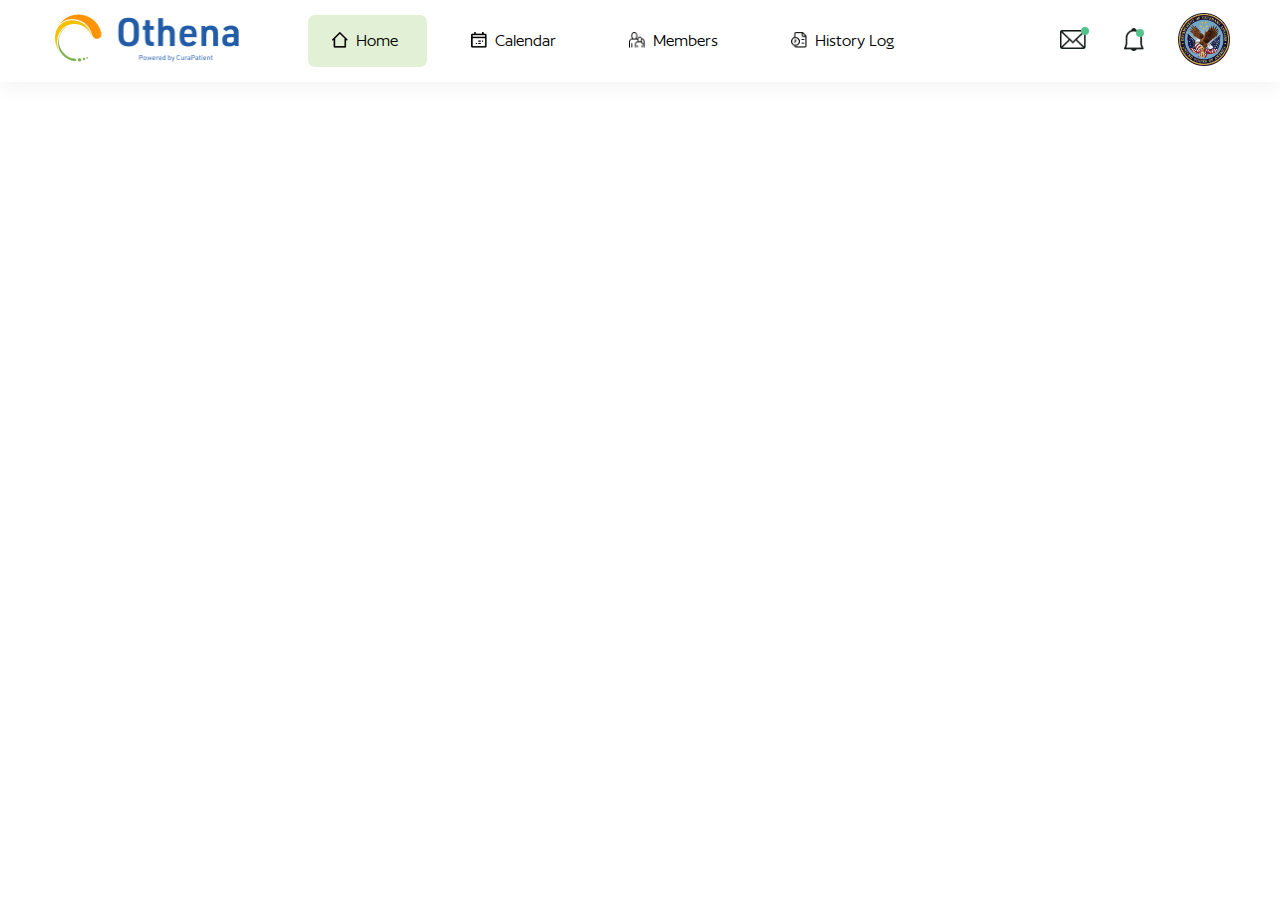
==== event.html @ 139a94f8 "updated" ====
<!DOCTYPE html>
<html lang="en">

<head>
	<meta charset="UTF-8">
	<meta http-equiv="X-UA-Compatible" content="IE=edge">
	<meta name="viewport" content="width=device-width, initial-scale=1.0">
	<title>Othena</title>
	<link rel="icon" type="ico" href="./assets/images/favIcon.ico">
	<link rel="stylesheet" href="./sass/main.css">
	<link rel="stylesheet" href="https://cdnjs.cloudflare.com/ajax/libs/font-awesome/4.7.0/css/font-awesome.min.css">

</head>

<body>

	<header>
		<div class="wrapper navigation">
			<div class="logo">
				<a href="#">
					<img src="./assets/images/Group 129117@2x.png" alt="logo">
				</a>
			</div>
			<nav class="nav">
				<ul>
					<li> <a class="active" href="Index.html"> <img src="./assets/images/home@2x.png" alt="" /> Home</a></li>
					<li> <a href="#"> <img src="./assets/images/Icons@2x.png" alt="" />Calendar</a></li>
					<li> <a href="./member.html"> <img src="./assets/images/7099565_siblings_love_brothers_hug_family_icon@2x.png"
								alt="">Members</a></li>
					<li> <a href="#"> <img src="./assets/images/Line@2x.png" alt="">History Log</a></li>
				</ul>
			</nav>
			<div class="account-section">

				<button class="notification notify"><img src="./assets/images/interface (1)@2x.png"
						alt="email"></button>
				<button class="notification alert notify"><img src="./assets/images/alarm@2x.png" alt="alarm"></button>
				<button class="notification profile"><img src="./assets/images/Image 14@2x.png" alt="img14@2"></button>


			</div>
		</div>
	</header>


	<!-- Events Calendar -->

	<section class="Events Calendar wrapper">

	</section>



</body>

</html>
---- sass/main.css ----
@font-face {
  font-family: "author";
  src: url("../assets/fonts/author/author-bold-webfont.woff2") format("woff2"), url("../assets/fonts/author/author-bold-webfont.woff") format("woff");
  font-weight: 700;
  font-style: normal;
}
@font-face {
  font-family: "author";
  src: url("../assets/author/author-medium-webfont.woff2") format("woff2"), url("../assets/fonts/author/author-medium-webfont.woff") format("woff");
  font-weight: 500;
  font-style: normal;
}
@font-face {
  font-family: "author";
  src: url("../assets/author/author-regular-webfont.woff2") format("woff2"), url("../assets/author/author-regular-webfont.woff") format("woff");
  font-weight: 400;
  font-style: normal;
}
@font-face {
  font-family: "author";
  src: url("../assets/author/author-semibold-webfont.woff2") format("woff2"), url("../assets/author/author-semibold-webfont.woff") format("woff");
  font-weight: 600;
  font-style: normal;
}
.banner-section {
  position: relative;
  padding-top: 37px;
}
.banner-section .left-contet {
  display: flex;
  align-items: center;
}
.banner-section .left-contet .family-img {
  width: 250px;
  padding: 0px 13px 0 0px;
}
.banner-section .left-contet .welcome-content h1 {
  font-size: 52px;
  font-weight: 600;
  padding: 10px 0 0 0;
}
.banner-section .left-contet .welcome-content p {
  font-size: 22px;
  font-weight: 500;
  line-height: 28px;
  padding-top: 10px;
}
.banner-section .right-content {
  display: flex;
  justify-content: space-between;
  align-items: center;
  padding: 0px 40px 0px 20px;
  background: #e6f3ee;
  position: absolute;
  top: 50px;
  right: 0;
  border-radius: 10px;
  -o-border-radius: 10px;
  -ms-border-radius: 10px;
  -moz-border-radius: 10px;
  -webkit-border-radius: 10px;
}
.banner-section .right-content button.feature-img {
  background: transparent;
  border: none;
  cursor: pointer;
}
.banner-section .right-content button.feature-img.feature-img {
  width: 48px;
}
.banner-section .right-content .Vaccinations-content p {
  font-size: 22px;
  font-weight: 500;
  padding: 0 20px;
  margin: 13px 0 10px 0;
}
.banner-section .right-content .Vaccinations-content a {
  font-weight: 500;
  color: #7cb150;
  padding-left: 22px;
  text-decoration: underline;
  display: block;
  margin-bottom: 13px;
}
.banner-section .right-content .ellipse {
  width: 36px inherit;
  width: 36px;
  height: 36px;
  background: #7cb150;
  border: none;
  border-radius: 50px;
  -o-border-radius: 50px;
  -ms-border-radius: 50px;
  -moz-border-radius: 50px;
  -webkit-border-radius: 50px;
  position: relative;
}
.banner-section .right-content .ellipse img {
  position: absolute;
  top: 5px;
  left: 5px;
  width: 25.9px;
}

.organization .bottom-content {
  margin-bottom: 28px;
  display: flex;
  align-items: center;
  padding: 20px 20px 20px 21.2px;
  border-radius: 14px;
  -o-border-radius: 14px;
  -ms-border-radius: 14px;
  -moz-border-radius: 14px;
  -webkit-border-radius: 14px;
  box-shadow: 0 3px 20px 0 rgba(0, 0, 0, 0.08);
}
.organization .bottom-content .District {
  width: 25%;
  margin-right: 26px;
}
.organization .bottom-content .District h3 {
  font-size: 20px;
  font-weight: 500;
  line-height: 1.4;
  letter-spacing: 0.1px;
  color: #101817;
  padding-bottom: 13px;
}
.organization .bottom-content .District .District-cover {
  display: flex;
  background-color: #e6f3ee;
  padding: 12px 17.4px 12px 13px;
  border-radius: 5px;
  -o-border-radius: 5px;
  -ms-border-radius: 5px;
  -moz-border-radius: 5px;
  -webkit-border-radius: 5px;
  cursor: pointer;
  justify-content: space-between;
}
.organization .bottom-content .District .District-cover h3 {
  font-size: 20px;
  font-weight: 500;
  line-height: normal;
  letter-spacing: normal;
  color: #4c4c4c;
  padding-bottom: 0;
}
.organization .bottom-content .District .District-cover .arrow {
  box-sizing: border-box;
  width: 12px;
  height: 12px;
  border-style: solid;
  border-color: black;
  border-width: 0px 2.5px 2.5px 0px;
  transform: rotate(45deg);
  transition: border-width 150ms ease-in-out;
  margin-left: 32px;
}
.organization .bottom-content .District .para-1 {
  padding-top: 6px;
  font-size: 16px;
  font-weight: 500;
  line-height: 1.38;
  color: #4c4c4c;
}
.organization .bottom-content .District .para-2 {
  padding-top: 14px;
  font-size: 16px;
  font-weight: 500;
  line-height: 25px;
  color: #101817;
}
.organization .bottom-content .right-content {
  display: flex;
  width: 100%;
}
.organization .bottom-content .right-content .dropdown-container {
  padding: 20px 17.3px 19px 23px;
  border-radius: 14px;
  -o-border-radius: 14px;
  -ms-border-radius: 14px;
  -moz-border-radius: 14px;
  -webkit-border-radius: 14px;
  border: solid 1px #eaeaea;
  width: 25%;
  position: relative;
  display: flex;
  justify-content: space-between;
  align-items: center;
}
.organization .bottom-content .right-content .dropdown-container:not(:last-child) {
  margin-right: 26px;
}
.organization .bottom-content .right-content .dropdown-container::after {
  content: "";
  display: block;
  box-sizing: border-box;
  width: 13.2px;
  height: 13.2px;
  border-style: solid;
  border-color: #4c4c4c;
  border-width: 0px 2.5px 2.5px 0px;
  transform: rotate(45deg);
  transition: border-width 150ms ease-in-out;
  position: absolute;
  right: 20px;
  top: 0;
  bottom: 0;
  margin: auto;
  cursor: pointer;
}
.organization .bottom-content .right-content .dropdown-container.Schools-Enrolled img {
  width: 36px;
  position: absolute;
  left: 24px;
  bottom: 26px;
}
.organization .bottom-content .right-content .dropdown-container.events img {
  width: 32.2px;
  position: absolute;
  left: 25px;
  bottom: 25px;
}
.organization .bottom-content .right-content .dropdown-container.Insurance-Rates img {
  width: 36px;
  position: absolute;
  left: 25px;
  bottom: 25px;
}
.organization .bottom-content .right-content .dropdown-container.COVID-19-Positive img {
  width: 36px;
  position: absolute;
  left: 25px;
  bottom: 25px;
}
.organization .bottom-content .right-content .dropdown-container .dropdown-container-content {
  flex: 1;
  margin: 0 14px 0 17.3px;
  position: relative;
}
.organization .bottom-content .right-content .dropdown-container .dropdown-container-content h5 {
  font-size: 32px;
  font-weight: 500;
  margin-bottom: 14.5px;
}
.organization .bottom-content .right-content .dropdown-container .dropdown-container-content h5.dropdown-content-events {
  margin: 12.4px 0 0px 0;
}
.organization .bottom-content .right-content .dropdown-container .dropdown-container-content h5.dropdown-content-Rates {
  margin: 10px 0 6px 0;
  font-weight: 600;
}
.organization .bottom-content .right-content .dropdown-container .dropdown-container-content p {
  font-size: 16px;
  color: #101817;
}
.organization .bottom-content .right-content .dropdown-container .box-size {
  width: 82px;
  height: 82px;
  border-radius: 7px;
  -o-border-radius: 7px;
  -ms-border-radius: 7px;
  -moz-border-radius: 7px;
  -webkit-border-radius: 7px;
  position: relative;
}
.organization .bottom-content .right-content .dropdown-container .school-bg {
  background-color: #29acc4;
}
.organization .bottom-content .right-content .dropdown-container .Insurance-bg {
  background-color: #5bc784;
}
.organization .bottom-content .right-content .dropdown-container .COVID-bg {
  background-color: #e672a3;
}
.organization .bottom-content .right-content .events-bg {
  background-color: #8191e8;
}
.organization .bottom-content .right-content .active {
  background-color: #e6f3ee;
}
.organization .bottom-content .right-content .active::after {
  border-width: 2.5px 0px 0px 2.5px;
}

.enrollment .enrollment-content {
  padding: 28px 32px;
  border-radius: 10px;
  -o-border-radius: 10px;
  -ms-border-radius: 10px;
  -moz-border-radius: 10px;
  -webkit-border-radius: 10px;
  border: solid 2px #e6e6e6;
  background-color: #fff;
}
.enrollment .enrollment-content .selectdiv {
  position: relative;
  /*Don't really need this just for demo styling*/
  float: left;
}
.enrollment .enrollment-content .selectdiv:after {
  content: "\f078";
  font: normal normal normal 14px/1 FontAwesome;
  right: 11px;
  top: 10px;
  height: 34px;
  padding: 15px 0px 0px 8px;
  color: #4c4c4c;
  position: absolute;
  pointer-events: none;
}
.enrollment .enrollment-content select::-ms-expand {
  display: none;
}
.enrollment .enrollment-content .selectdiv select {
  -webkit-appearance: none;
  -moz-appearance: none;
  appearance: none;
  display: block;
  float: right;
  font-size: 16px;
  line-height: 1.75;
  color: #333;
  background-color: #ffffff;
  background-image: none;
  -ms-word-break: normal;
  word-break: normal;
  padding: 16px 30px 18px 17px;
  border-radius: 5px;
  -o-border-radius: 5px;
  -ms-border-radius: 5px;
  -moz-border-radius: 5px;
  -webkit-border-radius: 5px;
  border: solid 1px #e2e2e2;
  background-color: #fff;
  margin-left: 16px;
  font-size: 17px;
  color: #4c4c4c;
  max-width: 300px;
}
.enrollment .enrollment-content .test-option {
  width: 300px;
}
.enrollment .enrollment-content .date-option {
  width: 170px;
}
.enrollment .enrollment-content .enrollment-tbl {
  border-collapse: collapse;
  width: 100%;
}
.enrollment .enrollment-content .enrollment-tbl tr {
  display: flex;
  margin-bottom: 20px;
  box-shadow: 0 20px 50px 0 rgba(150, 163, 190, 0.07);
}
.enrollment .enrollment-content .enrollment-tbl th {
  text-align: left;
  color: #000;
  border: none;
  padding: 29px 5px 10.5px 5px;
  border-radius: 10px;
  -o-border-radius: 10px;
  -ms-border-radius: 10px;
  -moz-border-radius: 10px;
  -webkit-border-radius: 10px;
  background-color: #fff;
  font-size: 20px;
  font-weight: normal;
  color: #4c4c4c;
}
.enrollment .enrollment-content .enrollment-tbl th:first-child {
  padding-left: 40px;
}
.enrollment .enrollment-content .enrollment-tbl td {
  font-size: 22px;
  font-weight: 500;
  color: #0e1817;
  border-top: solid 1px #e6e6e6;
  border-bottom: solid 1px #e6e6e6;
  padding: 25px 5px;
  align-items: center;
  display: flex;
}
.enrollment .enrollment-content .enrollment-tbl td:first-child {
  border-left: solid 1px #e6e6e6;
  border-radius: 10px 0 0 10px;
  -o-border-radius: 10px 0 0 10px;
  -ms-border-radius: 10px 0 0 10px;
  -moz-border-radius: 10px 0 0 10px;
  -webkit-border-radius: 10px 0 0 10px;
  box-shadow: 0 20px 50px 0 rgba(150, 163, 190, 0.07);
  padding-left: 40px;
}
.enrollment .enrollment-content .enrollment-tbl td:last-child {
  border-right: solid 1px #e6e6e6;
  border-radius: 0 10px 10px 0;
  -o-border-radius: 0 10px 10px 0;
  -ms-border-radius: 0 10px 10px 0;
  -moz-border-radius: 0 10px 10px 0;
  -webkit-border-radius: 0 10px 10px 0;
  box-shadow: 0 20px 50px 0 rgba(150, 163, 190, 0.07);
}
.enrollment .enrollment-content .enrollment-tbl td .completed-btn {
  padding: 8px 22.9px 8px 23.1px;
  border-radius: 16px;
  -o-border-radius: 16px;
  -ms-border-radius: 16px;
  -moz-border-radius: 16px;
  -webkit-border-radius: 16px;
  background-color: #e6f3ee;
  border: none;
  font-size: 16px;
  font-weight: 500;
  color: #28a03b;
}
.enrollment .enrollment-content .enrollment-tbl td .ongoing-btn {
  padding: 8px 22.9px 8px 23.1px;
  border-radius: 16px;
  -o-border-radius: 16px;
  -ms-border-radius: 16px;
  -moz-border-radius: 16px;
  -webkit-border-radius: 16px;
  background-color: #f7f3e5;
  border: none;
  font-size: 16px;
  font-weight: 500;
  color: #efb023;
}
.enrollment .enrollment-content .enrollment-tbl td .edit-btn {
  width: 32px;
  height: 32px;
  background-color: #e6f3ee;
  border: none;
  border-radius: 50px;
  -o-border-radius: 50px;
  -ms-border-radius: 50px;
  -moz-border-radius: 50px;
  -webkit-border-radius: 50px;
  margin-left: 48px;
  cursor: pointer;
}
.enrollment .enrollment-content .enrollment-tbl td .edit-btn i.fa {
  color: #28a03b;
}
.enrollment .enrollment-content .enrollment-tbl th.col-20,
.enrollment .enrollment-content .enrollment-tbl td.col-20 {
  width: 20%;
}
.enrollment .enrollment-content .enrollment-tbl th.col-10,
.enrollment .enrollment-content .enrollment-tbl td.col-10 {
  width: 10%;
}
.enrollment .enrollment-content .enrollment-tbl th.col-15,
.enrollment .enrollment-content .enrollment-tbl td.col-15 {
  width: 15%;
}
.enrollment .enrollment-content .pagination {
  padding-top: 55px;
}
.enrollment .enrollment-content .pagination ul {
  display: flex;
  justify-content: center;
}
.enrollment .enrollment-content .pagination ul li {
  margin: 0px 5px;
}
.enrollment .enrollment-content .pagination ul li button {
  width: 33px;
  height: 33px;
  border-radius: 6px;
  -o-border-radius: 6px;
  -ms-border-radius: 6px;
  -moz-border-radius: 6px;
  -webkit-border-radius: 6px;
  border: solid 2px #d0d0d0;
  background-color: #fff;
  font-size: 16px;
  font-weight: 600;
  color: #7cb150;
}
.enrollment .enrollment-content .pagination ul li button.active {
  background-color: #7cb150;
  color: #fff;
}

.top-head {
  display: flex;
  justify-content: space-between;
  align-items: center;
}
.top-head h3 {
  font-size: 30px;
  font-weight: 600;
  font-stretch: normal;
  font-style: normal;
  line-height: normal;
  letter-spacing: normal;
  text-align: left;
  color: #0e1817;
}
.top-head .enrollment-status {
  display: flex;
  align-items: center;
}
.top-head .enrollment-status .enrollment-status-btns {
  margin-right: 77px;
  display: flex;
}
.top-head .enrollment-status .enrollment-status-btns .status-btn {
  padding: 20.5px 24px 18.5px 21px;
  background-color: #fff;
  border: solid 1px #e3e3e3;
  font-weight: normal;
  font-stretch: normal;
  font-style: normal;
  line-height: normal;
  letter-spacing: normal;
  text-align: left;
  color: #4c4c4c;
  cursor: pointer;
  border-left: 0;
  font-size: 16px;
}
.top-head .enrollment-status .enrollment-status-btns .status-btn.active {
  background-color: #7cb150;
  color: #fff;
  font-weight: 500;
}
.top-head .enrollment-status .enrollment-status-btns .status-btn:first-child {
  border-radius: 10px 0 0px 10px;
  -o-border-radius: 10px 0 0px 10px;
  -ms-border-radius: 10px 0 0px 10px;
  -moz-border-radius: 10px 0 0px 10px;
  -webkit-border-radius: 10px 0 0px 10px;
}
.top-head .enrollment-status .enrollment-status-btns .status-btn:last-child {
  border-radius: 0px 10px 10px 0px;
  -o-border-radius: 0px 10px 10px 0px;
  -ms-border-radius: 0px 10px 10px 0px;
  -moz-border-radius: 0px 10px 10px 0px;
  -webkit-border-radius: 0px 10px 10px 0px;
}
.top-head .enrollment-status form.example input[type=text] {
  font-size: 17px;
  float: left;
  width: 500px;
  background: #f1f1f1;
  padding: 16px 15.4px 18px 17px;
  border-radius: 5px 0px 0px 5px;
  -o-border-radius: 5px 0px 0px 5px;
  -ms-border-radius: 5px 0px 0px 5px;
  -moz-border-radius: 5px 0px 0px 5px;
  -webkit-border-radius: 5px 0px 0px 5px;
  border: solid 1px #e2e2e2;
  background-color: #fff;
  padding: 16.5px 15.4px 16.5px 17px;
}
.top-head .enrollment-status form.example button {
  float: left;
  padding: 10px;
  background: #7cb150;
  color: #fff;
  font-size: 17px;
  border-left: none;
  cursor: pointer;
  padding: 17px 22px 19px 17px;
  border-radius: 0px 5px 5px 0px;
  -o-border-radius: 0px 5px 5px 0px;
  -ms-border-radius: 0px 5px 5px 0px;
  -moz-border-radius: 0px 5px 5px 0px;
  -webkit-border-radius: 0px 5px 5px 0px;
  border: none;
  margin-right: 15px;
  cursor: pointer;
}
.top-head .enrollment-status form.example::after {
  content: "";
  clear: both;
  display: table;
}
.top-head .enrollment-status .list-main {
  display: flex;
  margin-right: 14px;
}
.top-head .enrollment-status .list-main .map {
  padding: 17.5px 20px 16.5px;
  border-radius: 5px 0px 0px 5px;
  -o-border-radius: 5px 0px 0px 5px;
  -ms-border-radius: 5px 0px 0px 5px;
  -moz-border-radius: 5px 0px 0px 5px;
  -webkit-border-radius: 5px 0px 0px 5px;
  border: solid 1px #e2e2e2;
  background-color: #fff;
  padding: 15px 20px 15px 20px;
  cursor: pointer;
}
.top-head .enrollment-status .list-main .map img {
  width: 15.8px;
}
.top-head .enrollment-status .list-main .list {
  padding: 17.5px 20px 16.5px;
  border-radius: 0px 5px 5px 0px;
  -o-border-radius: 0px 5px 5px 0px;
  -ms-border-radius: 0px 5px 5px 0px;
  -moz-border-radius: 0px 5px 5px 0px;
  -webkit-border-radius: 0px 5px 5px 0px;
  border: solid 1px #e2e2e2;
  padding: 15px 20px 15px 20px;
  cursor: pointer;
  border-left: 0;
}
.top-head .enrollment-status .list-main .list.active {
  background-color: #7cb150;
}
.top-head .enrollment-status .list-main .list img {
  width: 20.7px;
}
.top-head .enrollment-status .filter {
  padding: 16.5px 15.5px 16.9px 15.5px;
  border-radius: 5px;
  -o-border-radius: 5px;
  -ms-border-radius: 5px;
  -moz-border-radius: 5px;
  -webkit-border-radius: 5px;
  border: solid 1px #e2e2e2;
  background-color: #fff;
  padding: 14px 15px 14px 15px;
  cursor: pointer;
}
.top-head .enrollment-status .filter img {
  width: 24px;
}

.header-2 {
  display: flex;
  justify-content: space-between;
  align-items: center;
  padding: 37px 0;
}
.header-2 h3 {
  font-size: 22px;
  font-weight: 500;
  font-stretch: normal;
  font-style: normal;
  line-height: normal;
  letter-spacing: normal;
  text-align: left;
  color: #0e1817;
}

header {
  box-shadow: 0 3px 20px 0 rgba(0, 0, 0, 0.06);
}
header .navigation {
  display: flex;
  align-items: center;
  display: flex;
  justify-content: space-between;
  align-items: center;
  padding-top: 11px;
  padding-bottom: 11px;
}
header .navigation .nav {
  flex: 1;
  margin-left: 56px;
}
header .navigation .nav ul {
  display: flex;
  align-items: center;
  margin: 0;
  padding: 0;
}
header .navigation .nav ul li {
  padding: 0;
  margin: 0 10px;
}
header .navigation .nav ul li a {
  font-size: 18px;
  color: #000;
  display: inline-flex;
  padding: 17px 29px 17px 24px;
}
header .navigation .nav ul li a.active {
  background-color: rgba(129, 193, 75, 0.23);
  border-radius: 7px;
  -o-border-radius: 7px;
  -ms-border-radius: 7px;
  -moz-border-radius: 7px;
  -webkit-border-radius: 7px;
}
header .navigation .nav ul li a img {
  width: auto;
  height: 16px;
  padding: 0 8px 0px 0px;
}
header .account-section {
  display: flex;
  align-items: center;
}
header .account-section .notification {
  padding: 17px 19px;
  background: transparent;
  border: none;
  position: relative;
  cursor: pointer;
}
header .account-section .notification img {
  width: auto;
  height: 19.6px;
}
header .account-section .notification.notify:after {
  content: "";
  width: 8px;
  height: 8px;
  border-radius: 50px;
  -o-border-radius: 50px;
  -ms-border-radius: 50px;
  -moz-border-radius: 50px;
  -webkit-border-radius: 50px;
  background-color: #54c38b;
  position: absolute;
  top: 14px;
  right: 16px;
}
header .account-section .notification.alert img {
  height: 23px;
}
header .account-section .notification.alert.notify:after {
  top: 18px;
  right: 19px;
}
header .account-section .notification.profile {
  padding: 0;
  margin-left: 15px;
}
header .account-section .notification.profile img {
  width: 52px;
  height: auto;
}

.Members {
  padding-top: 40px;
}
.Members .Members-content {
  border-radius: 10px;
  border: solid 1px #e6e6e6;
  background-color: #fff;
}
.Members .Members-content .members-buttons {
  display: flex;
  justify-content: space-between;
  align-items: center;
  padding: 17px 30px 28px 32px;
}
.Members .Members-content .members-buttons h1 {
  font-size: 30px;
  font-weight: 500;
  font-stretch: normal;
  font-style: normal;
  line-height: normal;
  letter-spacing: normal;
  text-align: left;
  color: #101817;
}
.Members .Members-content .members-buttons .right-section .left-btns {
  display: flex;
  align-items: center;
}
.Members .Members-content .members-buttons .right-section .left-btns .left-btn {
  padding: 16px 32px 16px 32px;
  border-radius: 5px;
  border: solid 1px #87b05d;
  background-color: #fff;
  margin-right: 16px;
}
.Members .Members-content .members-buttons .right-section .left-btns .left-btn a {
  font-size: 14px;
  font-weight: 500;
  font-stretch: normal;
  font-style: normal;
  line-height: normal;
  letter-spacing: normal;
  text-align: center;
  color: #7cb150;
}
.Members .Members-content .members-buttons .right-section .left-btns .right-btns {
  display: flex;
}
.Members .Members-content .members-buttons .right-section .left-btns .right-btn {
  padding: 16px 12px 16px 12px;
  border: solid 1px #e3e3e3;
  background-color: #fff;
  border-left: 0;
}
.Members .Members-content .members-buttons .right-section .left-btns .right-btn a {
  font-size: 14px;
  font-weight: normal;
  font-stretch: normal;
  font-style: normal;
  line-height: normal;
  letter-spacing: normal;
  text-align: center;
  color: #4c4c4c;
}
.Members .Members-content .members-buttons .right-section .left-btns .right-btn:first-child {
  border-radius: 5px 0px 0px 5px;
}
.Members .Members-content .members-buttons .right-section .left-btns .right-btn:last-child {
  border-radius: 0px 5px 5px 0px;
}
.Members .Members-content .members-buttons .right-section .left-btns .right-btn.active {
  background-color: #7cb150;
}
.Members .Members-content .members-buttons .right-section .left-btns .right-btn.active a {
  color: #fff;
}
.Members .Members-content .top-head {
  padding-top: 32px;
  padding: 32px 30px 43px 32px;
  border-top: 1px solid #e6e6e6;
}
.Members .Members-content .top-head h3 {
  font-size: 22px;
  font-weight: 500;
  font-stretch: normal;
  font-style: normal;
  line-height: normal;
  letter-spacing: normal;
  text-align: left;
  color: #0e1817;
}
.Members .Members-content .cards {
  display: flex;
  justify-content: space-between;
  padding-top: 43px;
  padding: 0px 30px 30px 32px;
}
.Members .Members-content .cards .card {
  padding: 20px 27px 25px;
  border-radius: 10px;
  box-shadow: 0 3px 20px 0 rgba(0, 0, 0, 0.06);
  border: solid 1px #e2e2e4;
  background-color: #fff;
  margin: 0px 18px;
  width: 25%;
}
.Members .Members-content .cards .card:first-child {
  margin-left: 0;
}
.Members .Members-content .cards .card:last-child {
  margin-right: 0;
}
.Members .Members-content .cards .card .card-button {
  padding: 9px 40px 9px 36px;
  border-radius: 15px;
  background-color: #e0f4ea;
  border: none;
  font-size: 12px;
  font-weight: 500;
  font-stretch: normal;
  font-style: normal;
  line-height: normal;
  letter-spacing: normal;
  text-align: left;
  color: #649b37;
  margin-bottom: 18px;
}
.Members .Members-content .cards .card .card-heading h3 {
  font-size: 22px;
  font-weight: 500;
  font-stretch: normal;
  font-style: normal;
  line-height: normal;
  letter-spacing: normal;
  text-align: left;
  color: #0e1817;
}
.Members .Members-content .cards .card .vaccination-content .Vaccination .vaccination-details {
  display: flex;
  justify-content: space-between;
}
.Members .Members-content .cards .card .vaccination-content .Vaccination .inner-details {
  display: flex;
  padding-top: 15px;
}
.Members .Members-content .cards .card .vaccination-content .Vaccination .inner-details img {
  width: auto;
  height: 15px;
  margin: 0 11px 0 0;
}
.Members .Members-content .cards .card .vaccination-content .Vaccination .inner-details p {
  font-size: 16px;
  font-weight: 500;
  font-stretch: normal;
  font-style: normal;
  line-height: normal;
  letter-spacing: normal;
  text-align: left;
  color: #0e1817;
}
.Members .Members-content .cards .card .See-Details {
  padding: 16px 20px 18px 20px;
  border-radius: 5px;
  border: solid 1px #121817;
  background-color: #fff;
  width: 100%;
  margin-top: 27px;
}
.Members .Members-content .cards .card .See-Details a {
  font-size: 16px;
  font-weight: 500;
  font-stretch: normal;
  font-style: normal;
  line-height: normal;
  letter-spacing: normal;
  text-align: center;
  color: #101817;
}

* {
  box-sizing: border-box;
}

body {
  margin: 0;
  padding: 0;
  box-sizing: border-box;
  font-family: author;
}

h1,
p,
h3,
h5 {
  margin: 0;
}

.arrow {
  box-sizing: border-box;
  width: 12px;
  height: 12px;
  border-style: solid;
  border-color: #4c4c4c;
  border-width: 0px 2.5px 2.5px 0px;
  transform: rotate(45deg);
  margin-left: 32px;
}

img {
  width: 100%;
}

li {
  list-style: none;
}

a {
  text-decoration: none;
}

.wrapper {
  padding: 0 50px;
  margin: 0 auto;
  max-width: 2000px;
}

.logo {
  width: 192px;
}/*# sourceMappingURL=main.css.map */
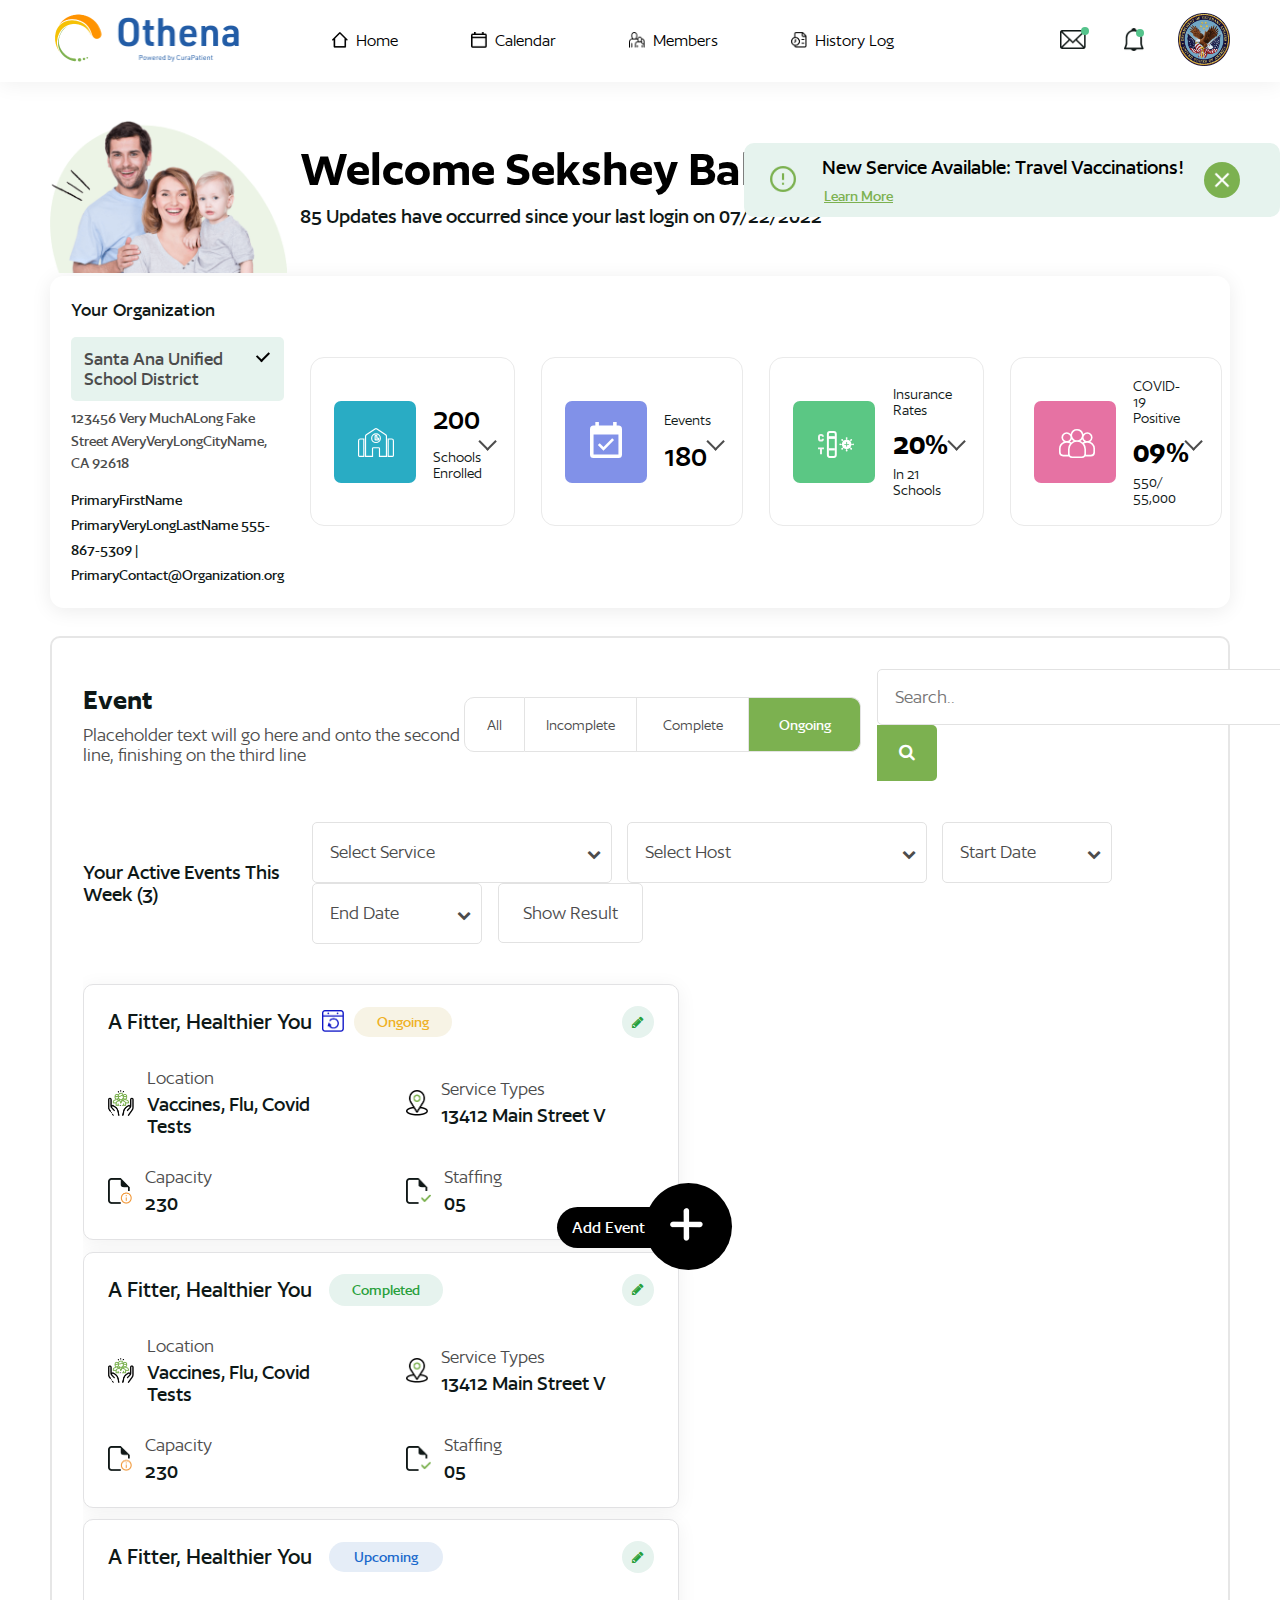
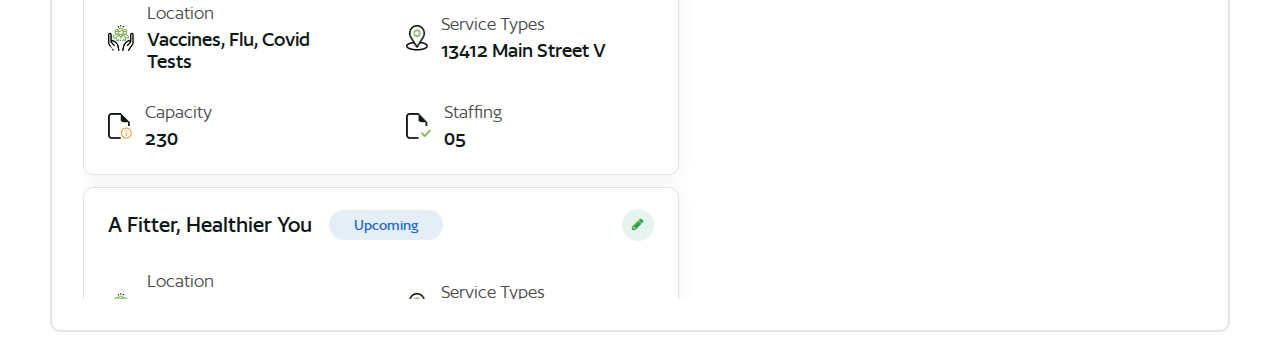
==== commit dc88c40a: "Event template complted" ====
--- a/event.html
+++ b/event.html
@@ -2,54 +2,469 @@
 <html lang="en">
 
 <head>
-	<meta charset="UTF-8">
-	<meta http-equiv="X-UA-Compatible" content="IE=edge">
-	<meta name="viewport" content="width=device-width, initial-scale=1.0">
-	<title>Othena</title>
-	<link rel="icon" type="ico" href="./assets/images/favIcon.ico">
-	<link rel="stylesheet" href="./sass/main.css">
-	<link rel="stylesheet" href="https://cdnjs.cloudflare.com/ajax/libs/font-awesome/4.7.0/css/font-awesome.min.css">
-
+    <meta charset="UTF-8">
+    <meta http-equiv="X-UA-Compatible" content="IE=edge">
+    <meta name="viewport" content="width=device-width, initial-scale=1.0">
+    <title>Othena</title>
+    <link rel="icon" type="ico" href="./assets/images/favIcon.ico">
+    <link rel="stylesheet" href="./sass/main.css">
+    <link rel="stylesheet" href="https://cdnjs.cloudflare.com/ajax/libs/font-awesome/4.7.0/css/font-awesome.min.css">
+    <link rel="stylesheet" href="https://cdnjs.cloudflare.com/ajax/libs/font-awesome/6.2.0/css/all.min.css"
+        integrity="sha512-xh6O/CkQoPOWDdYTDqeRdPCVd1SpvCA9XXcUnZS2FmJNp1coAFzvtCN9BmamE+4aHK8yyUHUSCcJHgXloTyT2A=="
+        crossorigin="anonymous" referrerpolicy="no-referrer" />
 </head>
 
 <body>
-
-	<header>
-		<div class="wrapper navigation">
-			<div class="logo">
-				<a href="#">
-					<img src="./assets/images/Group 129117@2x.png" alt="logo">
-				</a>
-			</div>
-			<nav class="nav">
-				<ul>
-					<li> <a class="active" href="Index.html"> <img src="./assets/images/home@2x.png" alt="" /> Home</a></li>
-					<li> <a href="#"> <img src="./assets/images/Icons@2x.png" alt="" />Calendar</a></li>
-					<li> <a href="./member.html"> <img src="./assets/images/7099565_siblings_love_brothers_hug_family_icon@2x.png"
-								alt="">Members</a></li>
-					<li> <a href="#"> <img src="./assets/images/Line@2x.png" alt="">History Log</a></li>
-				</ul>
-			</nav>
-			<div class="account-section">
-
-				<button class="notification notify"><img src="./assets/images/interface (1)@2x.png"
-						alt="email"></button>
-				<button class="notification alert notify"><img src="./assets/images/alarm@2x.png" alt="alarm"></button>
-				<button class="notification profile"><img src="./assets/images/Image 14@2x.png" alt="img14@2"></button>
-
-
-			</div>
-		</div>
-	</header>
-
-
-	<!-- Events Calendar -->
-
-	<section class="Events Calendar wrapper">
-
-	</section>
-
-
+    <header>
+        <div class="wrapper navigation">
+            <div class="logo">
+                <a href="#">
+                    <img src="./assets/images/Group 129117@2x.png" alt="logo">
+                </a>
+            </div>
+            <nav class="nav">
+                <ul>
+                    <li> <a class="" href="Index.html"> <img src="./assets/images/home@2x.png" alt="" /> Home</a></li>
+                    <li> <a href="./event.html"> <img src="./assets/images/Icons@2x.png" alt="" />Calendar</a></li>
+                    <li> <a href="./member.html"> <img
+                                src="./assets/images/7099565_siblings_love_brothers_hug_family_icon@2x.png"
+                                alt="">Members</a></li>
+                    <li> <a href="#"> <img src="./assets/images/Line@2x.png" alt="">History Log</a></li>
+                </ul>
+            </nav>
+            <div class="account-section">
+                <button class="notification notify"><img src="./assets/images/interface (1)@2x.png"
+                        alt="email"></button>
+                <button class="notification alert notify"><img src="./assets/images/alarm@2x.png" alt="alarm"></button>
+                <button class="notification profile"><img src="./assets/images/Image 14@2x.png" alt="img14@2"></button>
+            </div>
+        </div>
+    </header>
+    <!-- banner-section -->
+    <section class="banner-section wrapper">
+        <div class="left-contet">
+            <div class="family-img">
+                <img src="./assets/images/Mask Group 95619@2x.png" alt="family-img">
+            </div>
+            <div class="welcome-content">
+                <h1>Welcome Sekshey Bakhshi !</h1>
+                <p>85 Updates have occurred since your last login on 07/22/2022</p>
+            </div>
+        </div>
+        <div class="right-content">
+            <button class="feature-img">
+                <img src="./assets/images/Icon feather-alert-circle@2x.png" alt="feather-img">
+            </button>
+            <div class="Vaccinations-content">
+                <p>New Service Available: Travel Vaccinations!</p>
+                <a href="#">Learn More</a>
+            </div>
+            <button class="ellipse">
+                <img src="./assets/images/closeicn" alt="cross_remove_delete">
+            </button>
+        </div>
+    </section>
+    <!-- organization -->
+    <section class="organization wrapper">
+        <div class="bottom-content">
+
+            <div class="District">
+                <h3>Your Organization</h3>
+                <div class="District-cover">
+                    <h3>Santa Ana Unified School District</h3>
+                    <div class="arrow"></div>
+                </div>
+                <p class="para-1">
+                    123456 Very MuchALong Fake Street
+                    AVeryVeryLongCityName, CA 92618
+                </p>
+                <p class="para-2">
+                    PrimaryFirstName PrimaryVeryLongLastName
+                    555-867-5309 | PrimaryContact@Organization.org
+                </p>
+            </div>
+            <div class="right-content">
+                <div class="dropdown-container Schools-Enrolled   ">
+                    <div class="school-bg box-size">
+                        <img src="./assets/images/schools-enrolled.svg" alt="">
+                    </div>
+                    <div class="dropdown-container-content">
+                        <h5>200</h5>
+                        <p>Schools Enrolled</p>
+                    </div>
+                </div>
+                <div class="dropdown-container events  ">
+                    <div class="events-bg box-size">
+                        <img src="./assets/images/events.svg" alt="">
+                    </div>
+                    <div class="dropdown-container-content">
+                        <p>Eevents</p>
+                        <h5 class="dropdown-content-events">180</h5>
+                    </div>
+                </div>
+
+                <div class=" dropdown-container Insurance-Rates ">
+                    <div class="Insurance-bg box-size">
+                        <img src="./assets/images/test-positive-icon.svg" alt="">
+                    </div>
+                    <div class="dropdown-container-content">
+                        <p>Insurance Rates</p>
+                        <h5 class="dropdown-content-Rates">20%</h5>
+                        <p>In 21 Schools</p>
+                    </div>
+                </div>
+                <div class=" dropdown-container COVID-19-Positive ">
+                    <div class="COVID-bg box-size">
+                        <img src="./assets/images/registered.svg" alt="">
+                    </div>
+                    <div class="dropdown-container-content">
+                        <p>COVID-19 Positive </p>
+                        <h5 class="dropdown-content-Rates">09%</h5>
+                        <p>550/ 55,000</p>
+                    </div>
+                </div>
+            </div>
+        </div>
+    </section>
+    <!-- event -->
+    <section class="event wrapper">
+        <div class="event-content">
+            <div class="top-head">
+               <div>
+                <h3>Event</h3>
+                <p class="Placeholder-content">Placeholder text will go here and onto the second line, finishing on the third line</p>
+
+               </div>
+                <div class="enrollment-status">
+                    <div class="enrollment-status-btns">
+                        <button class="status-btn " type="button">All</button>
+                        <button class="status-btn " type="button">Incomplete</button>
+                        <button class="status-btn" type="button">Complete</button>
+                        <button class="status-btn active" type="button">Ongoing</button>
+                    </div>
+                    <form class="example" action="/action_page.php">
+                        <input type="text" placeholder="Search.." name="search">
+                        <button type="submit"><i class="fa fa-search"></i></button>
+                    </form>
+                    <div class="list-main">
+                        <button class="map " type="submit"><img src="./assets/images/Icon awesome-map-marker@2x.png"
+                                alt=""></button>
+                        <button class="calender " type="submit"><img src="./assets/images/Icons@2x.png" alt=""></button>
+                        <button class="list active " type="submit"><img src="./assets/images/list@2x.png"
+                                alt=""></button>
+                    </div>
+                    <button class="filter" type="submit"><img src="./assets/images/Icon feather-filter@2x.png"
+                            alt=""></button>
+                </div>
+            </div>
+            <!-- <p class="Placeholder-content">Placeholder text will go here and onto the second line, finishing on the third line</p> -->
+            <div class="header-2">
+                <h3>Your Active Events This Week (3)</h3>
+                <div class="right-option-bar">
+                    <div class=" selectdiv">
+                        <select class="test-option">
+                            <option selected>Select Service </option>
+                        </select>
+                    </div>
+                    <div class=" selectdiv">
+                        <select class="test-option">
+                            <option selected>Select Host </option>
+                        </select>
+                    </div>
+                    <div class=" selectdiv">
+                        <select class="date-option">
+                            <option selected> Start Date </option>
+                        </select>
+                    </div>
+                    <div class=" selectdiv">
+                        <select class="date-option">
+                            <option selected>End Date </option>
+                        </select>
+                    </div>
+
+                    <button class="Show-Result">Show Result</button>
+                </div>
+            </div>
+            <!-- ------------------ -->
+
+
+
+<div class="cardHeader">
+
+    <div class="Fitter-card">
+        <div class="card">
+            <div class="card-heading">
+                <div class="left">
+                    <h3>A Fitter, Healthier You</h3>
+                    <button class="blue-calender" type="button">
+                        <img src="./assets/images/blue.png" alt="">
+                    </button>
+                    <button class="ongoing-btn" type="button">Ongoing</button>
+                </div>
+                <button type="submit" class="edit-btn"><i class="fa fa-pencil"></i>
+                </button>
+            </div>
+            <div class="vaccination-content">
+                <div class="Vaccination">
+                    <div class="vaccination-details">
+
+                        <div class="inner-details">
+                            <img src="./assets/images/social-care@2x.png" alt="">
+                            <div>
+                                <p class="main-text">Location</p>
+                                <p class="sub-text">Vaccines, Flu, Covid Tests</p>
+                            </div>
+                        </div>
+                        <div class="inner-details right">
+                            <img src="./assets/images/location@2x.png" alt="">
+                            <div>
+                                <p class="main-text">Service Types</p>
+                                <p class="sub-text">13412 Main Street V</p>
+                            </div>
+                        </div>
+                    </div>
+                    <div class="vaccination-details">
+
+                        <div class="inner-details">
+                            <img src="./assets/images/file-earmark-check@2x.png" alt="">
+                            <div>
+                                <p  class="main-text">Capacity</p>
+                                <p  class="sub-text">230</p>
+                            </div>
+                        </div>
+                        <div class="inner-details right">
+                            <img src="./assets/images/cardd.png" alt="">
+                            <div>
+                                <p  class="main-text">Staffing</p>
+                                <p  class="sub-text">05</p>
+                            </div>
+                        </div>
+                    </div>
+
+                </div>
+            </div>
+        </div>
+        <div class="card">
+            <div class="card-heading">
+                <div class="left">
+                    <h3>A Fitter, Healthier You</h3>
+                    <button class="completed-btn" type="button">Completed</button>
+                </div>
+                <button type="submit" class="edit-btn"><i class="fa fa-pencil"></i>
+                </button>
+            </div>
+            <div class="vaccination-content">
+                <div class="Vaccination">
+                    <div class="vaccination-details">
+
+                        <div class="inner-details">
+                            <img src="./assets/images/social-care@2x.png" alt="">
+                            <div>
+                                <p class="main-text">Location</p>
+                                <p class="sub-text">Vaccines, Flu, Covid Tests</p>
+                            </div>
+                        </div>
+                        <div class="inner-details right">
+                            <img src="./assets/images/location@2x.png" alt="">
+                            <div>
+                                <p class="main-text">Service Types</p>
+                                <p class="sub-text"> 13412 Main Street V</p>
+                            </div>
+                        </div>
+                    </div>
+                    <div class="vaccination-details">
+
+                        <div class="inner-details">
+                            <img src="./assets/images/file-earmark-check@2x.png" alt="">
+                            <div>
+                                <p class="main-text">Capacity</p>
+                                <p class="sub-text">230</p>
+                            </div>
+                        </div>
+                        <div class="inner-details right">
+                            <img src="./assets/images/cardd.png" alt="">
+                            <div>
+                                <p class="main-text">Staffing</p>
+                                <p class="sub-text">05</p>
+                            </div>
+                        </div>
+                    </div>
+
+                </div>
+            </div>
+        </div>
+        <div class="card">
+            <div class="card-heading">
+                <div class="left">
+                    <h3>A Fitter, Healthier You</h3>
+                    <button class="Upcoming-btn" type="button">Upcoming</button>
+                </div>
+                <button type="submit" class="edit-btn"><i class="fa fa-pencil"></i>
+                </button>
+            </div>
+            <div class="vaccination-content">
+                <div class="Vaccination">
+                    <div class="vaccination-details">
+
+                        <div class="inner-details">
+                            <img src="./assets/images/social-care@2x.png" alt="">
+                            <div>
+                                <p class="main-text">Location</p>
+                                <p class="sub-text">Vaccines, Flu, Covid Tests</p>
+                            </div>
+                        </div>
+                        <div class="inner-details right">
+                            <img src="./assets/images/location@2x.png" alt="">
+                            <div>
+                                <p class="main-text">Service Types</p>
+                                <p class="sub-text">13412 Main Street V</p>
+                            </div>
+                        </div>
+                    </div>
+                    <div class="vaccination-details">
+
+                        <div class="inner-details">
+                            <img src="./assets/images/file-earmark-check@2x.png" alt="">
+                            <div>
+                                <p class="main-text">Capacity</p>
+                                <p class="sub-text">230</p>
+                            </div>
+                        </div>
+                        <div class="inner-details right">
+                            <img src="./assets/images/cardd.png" alt="">
+                            <div>
+                                <p class="main-text">Staffing</p>
+                                <p class="sub-text">05</p>
+                            </div>
+                        </div>
+                    </div>
+
+                </div>
+            </div>
+        </div>
+        <div class="card">
+            <div class="card-heading">
+                <div class="left">
+                    <h3>A Fitter, Healthier You</h3>
+                    <button class="Upcoming-btn" type="button">Upcoming</button>
+                </div>
+                <button type="submit" class="edit-btn"><i class="fa fa-pencil"></i>
+                </button>
+            </div>
+            <div class="vaccination-content">
+                <div class="Vaccination">
+                    <div class="vaccination-details">
+
+                        <div class="inner-details">
+                            <img src="./assets/images/social-care@2x.png" alt="">
+                            <div>
+                                <p class="main-text">Location</p>
+                                <p class="sub-text">Vaccines, Flu, Covid Tests</p>
+                            </div>
+                        </div>
+                        <div class="inner-details right">
+                            <img src="./assets/images/location@2x.png" alt="">
+                            <div>
+                                <p class="main-text">Service Types</p>
+                                <p class="sub-text">13412 Main Street V</p>
+                            </div>
+                        </div>
+                    </div>
+                    <div class="vaccination-details">
+
+                        <div class="inner-details">
+                            <img src="./assets/images/file-earmark-check@2x.png" alt="">
+                            <div>
+                                <p class="main-text">Capacity</p>
+                                <p class="sub-text">230</p>
+                            </div>
+                        </div>
+                        <div class="inner-details right">
+                            <img src="./assets/images/cardd.png" alt="">
+                            <div>
+                                <p class="main-text">Staffing</p>
+                                <p class="sub-text">05</p>
+                            </div>
+                        </div>
+                    </div>
+
+                </div>
+            </div>
+        </div>
+        <div class="card">
+            <div class="card-heading">
+                <div class="left">
+                    <h3>A Fitter, Healthier You</h3>
+                    <button class="Upcoming-btn" type="button">Upcoming</button>
+                </div>
+                <button type="submit" class="edit-btn"><i class="fa fa-pencil"></i>
+                </button>
+            </div>
+            <div class="vaccination-content">
+                <div class="Vaccination">
+                    <div class="vaccination-details">
+
+                        <div class="inner-details">
+                            <img src="./assets/images/social-care@2x.png" alt="">
+                            <div>
+                                <p class="main-text">Location</p>
+                                <p class="sub-text">Vaccines, Flu, Covid Tests</p>
+                            </div>
+                        </div>
+                        <div class="inner-details right">
+                            <img src="./assets/images/location@2x.png" alt="">
+                            <div>
+                                <p class="main-text">Service Types</p>
+                                <p class="sub-text">13412 Main Street V</p>
+                            </div>
+                        </div>
+                    </div>
+                    <div class="vaccination-details">
+
+                        <div class="inner-details">
+                            <img src="./assets/images/file-earmark-check@2x.png" alt="">
+                            <div>
+                                <p class="main-text">Capacity</p>
+                                <p class="sub-text">230</p>
+                            </div>
+                        </div>
+                        <div class="inner-details right">
+                            <img src="./assets/images/cardd.png" alt="">
+                            <div>
+                                <p class="main-text">Staffing</p>
+                                <p class="sub-text">05</p>
+                            </div>
+                        </div>
+                    </div>
+
+                </div>
+            </div>
+        </div>
+        
+       
+    </div>
+    <div class="mapimg">
+        <img src="https://developers.google.com/maps/images/landing/hero_maps_static_api.png" alt="" >
+        <img src="https://developers.google.com/maps/images/landing/hero_maps_static_api.png" alt="">
+        <div class="addEvent" >
+            <button class=" Add-Event-box"><p class="Add-Event-text">
+                Add Event
+            </p></button>
+           <button class="add-btn" type="button"> <img src="./assets/images/Path 64254@2x.png" alt=""></button>
+        </div>
+    </div>
+</div>
+
+
+
+
+
+
+
+            <!-- -------------- -->
+
+        </div>
+    </section>
 
 </body>
 
--- a/sass/main.css
+++ b/sass/main.css
@@ -24,11 +24,11 @@
 }
 .banner-section {
   position: relative;
+}
+.banner-section .left-contet {
+  display: flex;
+  align-items: center;
   padding-top: 37px;
-}
-.banner-section .left-contet {
-  display: flex;
-  align-items: center;
 }
 .banner-section .left-contet .family-img {
   width: 250px;
@@ -37,13 +37,17 @@
 .banner-section .left-contet .welcome-content h1 {
   font-size: 52px;
   font-weight: 600;
-  padding: 10px 0 0 0;
 }
 .banner-section .left-contet .welcome-content p {
   font-size: 22px;
   font-weight: 500;
-  line-height: 28px;
-  padding-top: 10px;
+  font-stretch: normal;
+  font-style: normal;
+  line-height: normal;
+  letter-spacing: normal;
+  text-align: left;
+  color: #101817;
+  padding: 10px 0 25px 0;
 }
 .banner-section .right-content {
   display: flex;
@@ -52,7 +56,7 @@
   padding: 0px 40px 0px 20px;
   background: #e6f3ee;
   position: absolute;
-  top: 50px;
+  top: 61px;
   right: 0;
   border-radius: 10px;
   -o-border-radius: 10px;
@@ -66,7 +70,7 @@
   cursor: pointer;
 }
 .banner-section .right-content button.feature-img.feature-img {
-  width: 48px;
+  width: 38px;
 }
 .banner-section .right-content .Vaccinations-content p {
   font-size: 22px;
@@ -94,6 +98,7 @@
   -moz-border-radius: 50px;
   -webkit-border-radius: 50px;
   position: relative;
+  cursor: pointer;
 }
 .banner-section .right-content .ellipse img {
   position: absolute;
@@ -158,14 +163,14 @@
   margin-left: 32px;
 }
 .organization .bottom-content .District .para-1 {
-  padding-top: 6px;
+  padding-top: 6.9px;
   font-size: 16px;
   font-weight: 500;
   line-height: 1.38;
   color: #4c4c4c;
 }
 .organization .bottom-content .District .para-2 {
-  padding-top: 14px;
+  padding-top: 14.2px;
   font-size: 16px;
   font-weight: 500;
   line-height: 25px;
@@ -188,6 +193,13 @@
   display: flex;
   justify-content: space-between;
   align-items: center;
+  cursor: pointer;
+}
+.organization .bottom-content .right-content .dropdown-container:hover {
+  background-color: #e6f3ee;
+}
+.organization .bottom-content .right-content .dropdown-container:hover::after {
+  border-width: 2.5px 0px 0px 2.5px;
 }
 .organization .bottom-content .right-content .dropdown-container:not(:last-child) {
   margin-right: 26px;
@@ -202,7 +214,6 @@
   border-color: #4c4c4c;
   border-width: 0px 2.5px 2.5px 0px;
   transform: rotate(45deg);
-  transition: border-width 150ms ease-in-out;
   position: absolute;
   right: 20px;
   top: 0;
@@ -293,13 +304,338 @@
   -webkit-border-radius: 10px;
   border: solid 2px #e6e6e6;
   background-color: #fff;
-}
-.enrollment .enrollment-content .selectdiv {
+  margin-bottom: 30px;
+}
+.enrollment .enrollment-content .enrollment-tbl {
+  border-collapse: collapse;
+  width: 100%;
+}
+.enrollment .enrollment-content .enrollment-tbl tr {
+  display: flex;
+  margin-bottom: 20px;
+  box-shadow: 0 20px 50px 0 rgba(150, 163, 190, 0.07);
+}
+.enrollment .enrollment-content .enrollment-tbl th {
+  text-align: left;
+  color: #000;
+  border: none;
+  padding: 29px 5px 10.5px 5px;
+  border-radius: 10px;
+  -o-border-radius: 10px;
+  -ms-border-radius: 10px;
+  -moz-border-radius: 10px;
+  -webkit-border-radius: 10px;
+  background-color: #fff;
+  font-size: 20px;
+  font-weight: normal;
+  color: #4c4c4c;
+}
+.enrollment .enrollment-content .enrollment-tbl th:first-child {
+  padding-left: 40px;
+}
+.enrollment .enrollment-content .enrollment-tbl td {
+  font-size: 22px;
+  font-weight: 500;
+  color: #0e1817;
+  border-top: solid 1px #e6e6e6;
+  border-bottom: solid 1px #e6e6e6;
+  padding: 25px 5px;
+  align-items: center;
+  display: flex;
+}
+.enrollment .enrollment-content .enrollment-tbl td:first-child {
+  border-left: solid 1px #e6e6e6;
+  border-radius: 10px 0 0 10px;
+  -o-border-radius: 10px 0 0 10px;
+  -ms-border-radius: 10px 0 0 10px;
+  -moz-border-radius: 10px 0 0 10px;
+  -webkit-border-radius: 10px 0 0 10px;
+  box-shadow: 0 20px 50px 0 rgba(150, 163, 190, 0.07);
+  padding-left: 40px;
+}
+.enrollment .enrollment-content .enrollment-tbl td:last-child {
+  border-right: solid 1px #e6e6e6;
+  border-radius: 0 10px 10px 0;
+  -o-border-radius: 0 10px 10px 0;
+  -ms-border-radius: 0 10px 10px 0;
+  -moz-border-radius: 0 10px 10px 0;
+  -webkit-border-radius: 0 10px 10px 0;
+  box-shadow: 0 20px 50px 0 rgba(150, 163, 190, 0.07);
+}
+.enrollment .enrollment-content .enrollment-tbl td .completed-btn {
+  padding: 8px 23px;
+  border-radius: 16px;
+  -o-border-radius: 16px;
+  -ms-border-radius: 16px;
+  -moz-border-radius: 16px;
+  -webkit-border-radius: 16px;
+  background-color: #e6f3ee;
+  border: none;
+  font-size: 16px;
+  font-weight: 500;
+  color: #28a03b;
+  cursor: pointer;
+  font-family: "author";
+}
+.enrollment .enrollment-content .enrollment-tbl td .ongoing-btn {
+  padding: 8px 23px;
+  border-radius: 16px;
+  -o-border-radius: 16px;
+  -ms-border-radius: 16px;
+  -moz-border-radius: 16px;
+  -webkit-border-radius: 16px;
+  font-family: "author";
+  background-color: #f7f3e5;
+  border: none;
+  font-size: 16px;
+  font-weight: 500;
+  color: #efb023;
+  cursor: pointer;
+}
+.enrollment .enrollment-content .enrollment-tbl td .edit-btn {
+  width: 32px;
+  height: 32px;
+  background-color: #e6f3ee;
+  border: none;
+  border-radius: 50px;
+  -o-border-radius: 50px;
+  -ms-border-radius: 50px;
+  -moz-border-radius: 50px;
+  -webkit-border-radius: 50px;
+  margin-left: 48px;
+  cursor: pointer;
+}
+.enrollment .enrollment-content .enrollment-tbl td .edit-btn i.fa {
+  color: #28a03b;
+}
+.enrollment .enrollment-content .enrollment-tbl th.col-20,
+.enrollment .enrollment-content .enrollment-tbl td.col-20 {
+  width: 20%;
+}
+.enrollment .enrollment-content .enrollment-tbl th.col-10,
+.enrollment .enrollment-content .enrollment-tbl td.col-10 {
+  width: 10%;
+}
+.enrollment .enrollment-content .enrollment-tbl th.col-15,
+.enrollment .enrollment-content .enrollment-tbl td.col-15 {
+  width: 15%;
+}
+.enrollment .enrollment-content .pagination {
+  padding-top: 55px;
+}
+.enrollment .enrollment-content .pagination ul {
+  display: flex;
+  justify-content: center;
+}
+.enrollment .enrollment-content .pagination ul li {
+  margin: 0px 5px;
+}
+.enrollment .enrollment-content .pagination ul li button {
+  width: 33px;
+  height: 33px;
+  border-radius: 6px;
+  -o-border-radius: 6px;
+  -ms-border-radius: 6px;
+  -moz-border-radius: 6px;
+  -webkit-border-radius: 6px;
+  border: solid 1px #d0d0d0;
+  background-color: #fff;
+  font-size: 16px;
+  font-weight: 600;
+  font-weight: normal;
+  color: #7cb150;
+  cursor: pointer;
+}
+.enrollment .enrollment-content .pagination ul li button:hover {
+  background-color: #7cb150;
+  color: #fff;
+  border: none;
+}
+.enrollment .enrollment-content .pagination ul li button.active {
+  background-color: #7cb150;
+  color: #fff;
+  border: none;
+}
+
+.top-head {
+  display: flex;
+  justify-content: space-between;
+  align-items: center;
+}
+.top-head h3 {
+  font-size: 30px;
+  font-weight: 600;
+  font-stretch: normal;
+  font-style: normal;
+  line-height: normal;
+  letter-spacing: normal;
+  text-align: left;
+  color: #0e1817;
+}
+.top-head .enrollment-status {
+  display: flex;
+  align-items: center;
+}
+.top-head .enrollment-status .enrollment-status-btns {
+  margin-right: 77px;
+  display: flex;
+}
+.top-head .enrollment-status .enrollment-status-btns .status-btn {
+  font-family: "author";
+  background-color: #fff;
+  border: solid 1px #e3e3e3;
+  font-weight: normal;
+  font-stretch: normal;
+  font-style: normal;
+  line-height: normal;
+  letter-spacing: normal;
+  text-align: left;
+  color: #4c4c4c;
+  cursor: pointer;
+  border-left: none;
+  font-size: 16px;
+  width: 112px;
+  text-align: center;
+  padding: 18.5px 0px;
+}
+.top-head .enrollment-status .enrollment-status-btns .status-btn:hover {
+  background-color: #7cb150;
+  color: #fff;
+  font-weight: 500;
+}
+.top-head .enrollment-status .enrollment-status-btns .status-btn.active {
+  background-color: #7cb150;
+  color: #fff;
+  font-weight: 500;
+}
+.top-head .enrollment-status .enrollment-status-btns .status-btn:first-child {
+  border-radius: 10px 0 0px 10px;
+  -o-border-radius: 10px 0 0px 10px;
+  -ms-border-radius: 10px 0 0px 10px;
+  -moz-border-radius: 10px 0 0px 10px;
+  -webkit-border-radius: 10px 0 0px 10px;
+  width: 61px;
+  border-left: solid 1px #e3e3e3;
+}
+.top-head .enrollment-status .enrollment-status-btns .status-btn:last-child {
+  border-radius: 0px 10px 10px 0px;
+  -o-border-radius: 0px 10px 10px 0px;
+  -ms-border-radius: 0px 10px 10px 0px;
+  -moz-border-radius: 0px 10px 10px 0px;
+  -webkit-border-radius: 0px 10px 10px 0px;
+}
+.top-head .enrollment-status form.example input[type=text] {
+  font-family: "author";
+  font-size: 20px;
+  font-weight: normal;
+  float: left;
+  width: 500px;
+  background: #f1f1f1;
+  border-radius: 5px 0px 0px 5px;
+  -o-border-radius: 5px 0px 0px 5px;
+  -ms-border-radius: 5px 0px 0px 5px;
+  -moz-border-radius: 5px 0px 0px 5px;
+  -webkit-border-radius: 5px 0px 0px 5px;
+  border: solid 1px #e2e2e2;
+  background-color: #fff;
+  padding: 17px 15.4px 17px 17px;
+  cursor: pointer;
+}
+.top-head .enrollment-status form.example button {
+  cursor: pointer;
+  float: left;
+  padding: 10px;
+  background: #7cb150;
+  color: #fff;
+  font-size: 17px;
+  border-left: none;
+  cursor: pointer;
+  padding: 18px 22px;
+  border-radius: 0px 5px 5px 0px;
+  -o-border-radius: 0px 5px 5px 0px;
+  -ms-border-radius: 0px 5px 5px 0px;
+  -moz-border-radius: 0px 5px 5px 0px;
+  -webkit-border-radius: 0px 5px 5px 0px;
+  border: none;
+  margin-right: 15px;
+  cursor: pointer;
+}
+.top-head .enrollment-status form.example::after {
+  content: "";
+  clear: both;
+  display: table;
+}
+.top-head .enrollment-status .list-main {
+  display: flex;
+  margin-right: 14px;
+}
+.top-head .enrollment-status .list-main .map {
+  border-radius: 5px 0px 0px 5px;
+  -o-border-radius: 5px 0px 0px 5px;
+  -ms-border-radius: 5px 0px 0px 5px;
+  -moz-border-radius: 5px 0px 0px 5px;
+  -webkit-border-radius: 5px 0px 0px 5px;
+  border: solid 1px #e2e2e2;
+  background-color: #fff;
+  padding: 16px 20px;
+  cursor: pointer;
+}
+.top-head .enrollment-status .list-main .map:hover {
+  background-color: #7cb150;
+}
+.top-head .enrollment-status .list-main .map img {
+  width: 15.8px;
+}
+.top-head .enrollment-status .list-main .list {
+  border-radius: 0px 5px 5px 0px;
+  -o-border-radius: 0px 5px 5px 0px;
+  -ms-border-radius: 0px 5px 5px 0px;
+  -moz-border-radius: 0px 5px 5px 0px;
+  -webkit-border-radius: 0px 5px 5px 0px;
+  border: solid 1px #e2e2e2;
+  padding: 15px 20px 15px 20px;
+  cursor: pointer;
+  border-left: 0;
+  border: none;
+}
+.top-head .enrollment-status .list-main .list.active {
+  background-color: #7cb150;
+}
+.top-head .enrollment-status .list-main .list img {
+  width: 20.7px;
+}
+.top-head .enrollment-status .filter {
+  border-radius: 5px;
+  -o-border-radius: 5px;
+  -ms-border-radius: 5px;
+  -moz-border-radius: 5px;
+  -webkit-border-radius: 5px;
+  border: solid 1px #e2e2e2;
+  background-color: #fff;
+  padding: 14px 15px 14px 15px;
+  cursor: pointer;
+}
+.top-head .enrollment-status .filter img {
+  width: 24px;
+}
+
+.header-2 {
+  display: flex;
+  justify-content: space-between;
+  align-items: center;
+  padding: 37px 0;
+}
+.header-2 h3 {
+  font-size: 22px;
+  font-weight: 500;
+  color: #0e1817;
+}
+.header-2 .selectdiv {
   position: relative;
   /*Don't really need this just for demo styling*/
   float: left;
 }
-.enrollment .enrollment-content .selectdiv:after {
+.header-2 .selectdiv:after {
   content: "\f078";
   font: normal normal normal 14px/1 FontAwesome;
   right: 11px;
@@ -310,23 +646,23 @@
   position: absolute;
   pointer-events: none;
 }
-.enrollment .enrollment-content select::-ms-expand {
+.header-2 select::-ms-expand {
   display: none;
 }
-.enrollment .enrollment-content .selectdiv select {
+.header-2 .selectdiv select {
   -webkit-appearance: none;
   -moz-appearance: none;
   appearance: none;
+  font-family: "author";
   display: block;
   float: right;
-  font-size: 16px;
   line-height: 1.75;
   color: #333;
   background-color: #ffffff;
   background-image: none;
   -ms-word-break: normal;
   word-break: normal;
-  padding: 16px 30px 18px 17px;
+  padding: 12px 30px 12px 17px;
   border-radius: 5px;
   -o-border-radius: 5px;
   -ms-border-radius: 5px;
@@ -334,319 +670,19 @@
   -webkit-border-radius: 5px;
   border: solid 1px #e2e2e2;
   background-color: #fff;
-  margin-left: 16px;
-  font-size: 17px;
+  margin-left: 15px;
+  font-size: 20px;
   color: #4c4c4c;
   max-width: 300px;
-}
-.enrollment .enrollment-content .test-option {
+  font-weight: normal;
+}
+.header-2 .test-option {
   width: 300px;
-}
-.enrollment .enrollment-content .date-option {
+  cursor: pointer;
+}
+.header-2 .date-option {
   width: 170px;
-}
-.enrollment .enrollment-content .enrollment-tbl {
-  border-collapse: collapse;
-  width: 100%;
-}
-.enrollment .enrollment-content .enrollment-tbl tr {
-  display: flex;
-  margin-bottom: 20px;
-  box-shadow: 0 20px 50px 0 rgba(150, 163, 190, 0.07);
-}
-.enrollment .enrollment-content .enrollment-tbl th {
-  text-align: left;
-  color: #000;
-  border: none;
-  padding: 29px 5px 10.5px 5px;
-  border-radius: 10px;
-  -o-border-radius: 10px;
-  -ms-border-radius: 10px;
-  -moz-border-radius: 10px;
-  -webkit-border-radius: 10px;
-  background-color: #fff;
-  font-size: 20px;
-  font-weight: normal;
-  color: #4c4c4c;
-}
-.enrollment .enrollment-content .enrollment-tbl th:first-child {
-  padding-left: 40px;
-}
-.enrollment .enrollment-content .enrollment-tbl td {
-  font-size: 22px;
-  font-weight: 500;
-  color: #0e1817;
-  border-top: solid 1px #e6e6e6;
-  border-bottom: solid 1px #e6e6e6;
-  padding: 25px 5px;
-  align-items: center;
-  display: flex;
-}
-.enrollment .enrollment-content .enrollment-tbl td:first-child {
-  border-left: solid 1px #e6e6e6;
-  border-radius: 10px 0 0 10px;
-  -o-border-radius: 10px 0 0 10px;
-  -ms-border-radius: 10px 0 0 10px;
-  -moz-border-radius: 10px 0 0 10px;
-  -webkit-border-radius: 10px 0 0 10px;
-  box-shadow: 0 20px 50px 0 rgba(150, 163, 190, 0.07);
-  padding-left: 40px;
-}
-.enrollment .enrollment-content .enrollment-tbl td:last-child {
-  border-right: solid 1px #e6e6e6;
-  border-radius: 0 10px 10px 0;
-  -o-border-radius: 0 10px 10px 0;
-  -ms-border-radius: 0 10px 10px 0;
-  -moz-border-radius: 0 10px 10px 0;
-  -webkit-border-radius: 0 10px 10px 0;
-  box-shadow: 0 20px 50px 0 rgba(150, 163, 190, 0.07);
-}
-.enrollment .enrollment-content .enrollment-tbl td .completed-btn {
-  padding: 8px 22.9px 8px 23.1px;
-  border-radius: 16px;
-  -o-border-radius: 16px;
-  -ms-border-radius: 16px;
-  -moz-border-radius: 16px;
-  -webkit-border-radius: 16px;
-  background-color: #e6f3ee;
-  border: none;
-  font-size: 16px;
-  font-weight: 500;
-  color: #28a03b;
-}
-.enrollment .enrollment-content .enrollment-tbl td .ongoing-btn {
-  padding: 8px 22.9px 8px 23.1px;
-  border-radius: 16px;
-  -o-border-radius: 16px;
-  -ms-border-radius: 16px;
-  -moz-border-radius: 16px;
-  -webkit-border-radius: 16px;
-  background-color: #f7f3e5;
-  border: none;
-  font-size: 16px;
-  font-weight: 500;
-  color: #efb023;
-}
-.enrollment .enrollment-content .enrollment-tbl td .edit-btn {
-  width: 32px;
-  height: 32px;
-  background-color: #e6f3ee;
-  border: none;
-  border-radius: 50px;
-  -o-border-radius: 50px;
-  -ms-border-radius: 50px;
-  -moz-border-radius: 50px;
-  -webkit-border-radius: 50px;
-  margin-left: 48px;
-  cursor: pointer;
-}
-.enrollment .enrollment-content .enrollment-tbl td .edit-btn i.fa {
-  color: #28a03b;
-}
-.enrollment .enrollment-content .enrollment-tbl th.col-20,
-.enrollment .enrollment-content .enrollment-tbl td.col-20 {
-  width: 20%;
-}
-.enrollment .enrollment-content .enrollment-tbl th.col-10,
-.enrollment .enrollment-content .enrollment-tbl td.col-10 {
-  width: 10%;
-}
-.enrollment .enrollment-content .enrollment-tbl th.col-15,
-.enrollment .enrollment-content .enrollment-tbl td.col-15 {
-  width: 15%;
-}
-.enrollment .enrollment-content .pagination {
-  padding-top: 55px;
-}
-.enrollment .enrollment-content .pagination ul {
-  display: flex;
-  justify-content: center;
-}
-.enrollment .enrollment-content .pagination ul li {
-  margin: 0px 5px;
-}
-.enrollment .enrollment-content .pagination ul li button {
-  width: 33px;
-  height: 33px;
-  border-radius: 6px;
-  -o-border-radius: 6px;
-  -ms-border-radius: 6px;
-  -moz-border-radius: 6px;
-  -webkit-border-radius: 6px;
-  border: solid 2px #d0d0d0;
-  background-color: #fff;
-  font-size: 16px;
-  font-weight: 600;
-  color: #7cb150;
-}
-.enrollment .enrollment-content .pagination ul li button.active {
-  background-color: #7cb150;
-  color: #fff;
-}
-
-.top-head {
-  display: flex;
-  justify-content: space-between;
-  align-items: center;
-}
-.top-head h3 {
-  font-size: 30px;
-  font-weight: 600;
-  font-stretch: normal;
-  font-style: normal;
-  line-height: normal;
-  letter-spacing: normal;
-  text-align: left;
-  color: #0e1817;
-}
-.top-head .enrollment-status {
-  display: flex;
-  align-items: center;
-}
-.top-head .enrollment-status .enrollment-status-btns {
-  margin-right: 77px;
-  display: flex;
-}
-.top-head .enrollment-status .enrollment-status-btns .status-btn {
-  padding: 20.5px 24px 18.5px 21px;
-  background-color: #fff;
-  border: solid 1px #e3e3e3;
-  font-weight: normal;
-  font-stretch: normal;
-  font-style: normal;
-  line-height: normal;
-  letter-spacing: normal;
-  text-align: left;
-  color: #4c4c4c;
-  cursor: pointer;
-  border-left: 0;
-  font-size: 16px;
-}
-.top-head .enrollment-status .enrollment-status-btns .status-btn.active {
-  background-color: #7cb150;
-  color: #fff;
-  font-weight: 500;
-}
-.top-head .enrollment-status .enrollment-status-btns .status-btn:first-child {
-  border-radius: 10px 0 0px 10px;
-  -o-border-radius: 10px 0 0px 10px;
-  -ms-border-radius: 10px 0 0px 10px;
-  -moz-border-radius: 10px 0 0px 10px;
-  -webkit-border-radius: 10px 0 0px 10px;
-}
-.top-head .enrollment-status .enrollment-status-btns .status-btn:last-child {
-  border-radius: 0px 10px 10px 0px;
-  -o-border-radius: 0px 10px 10px 0px;
-  -ms-border-radius: 0px 10px 10px 0px;
-  -moz-border-radius: 0px 10px 10px 0px;
-  -webkit-border-radius: 0px 10px 10px 0px;
-}
-.top-head .enrollment-status form.example input[type=text] {
-  font-size: 17px;
-  float: left;
-  width: 500px;
-  background: #f1f1f1;
-  padding: 16px 15.4px 18px 17px;
-  border-radius: 5px 0px 0px 5px;
-  -o-border-radius: 5px 0px 0px 5px;
-  -ms-border-radius: 5px 0px 0px 5px;
-  -moz-border-radius: 5px 0px 0px 5px;
-  -webkit-border-radius: 5px 0px 0px 5px;
-  border: solid 1px #e2e2e2;
-  background-color: #fff;
-  padding: 16.5px 15.4px 16.5px 17px;
-}
-.top-head .enrollment-status form.example button {
-  float: left;
-  padding: 10px;
-  background: #7cb150;
-  color: #fff;
-  font-size: 17px;
-  border-left: none;
-  cursor: pointer;
-  padding: 17px 22px 19px 17px;
-  border-radius: 0px 5px 5px 0px;
-  -o-border-radius: 0px 5px 5px 0px;
-  -ms-border-radius: 0px 5px 5px 0px;
-  -moz-border-radius: 0px 5px 5px 0px;
-  -webkit-border-radius: 0px 5px 5px 0px;
-  border: none;
-  margin-right: 15px;
-  cursor: pointer;
-}
-.top-head .enrollment-status form.example::after {
-  content: "";
-  clear: both;
-  display: table;
-}
-.top-head .enrollment-status .list-main {
-  display: flex;
-  margin-right: 14px;
-}
-.top-head .enrollment-status .list-main .map {
-  padding: 17.5px 20px 16.5px;
-  border-radius: 5px 0px 0px 5px;
-  -o-border-radius: 5px 0px 0px 5px;
-  -ms-border-radius: 5px 0px 0px 5px;
-  -moz-border-radius: 5px 0px 0px 5px;
-  -webkit-border-radius: 5px 0px 0px 5px;
-  border: solid 1px #e2e2e2;
-  background-color: #fff;
-  padding: 15px 20px 15px 20px;
-  cursor: pointer;
-}
-.top-head .enrollment-status .list-main .map img {
-  width: 15.8px;
-}
-.top-head .enrollment-status .list-main .list {
-  padding: 17.5px 20px 16.5px;
-  border-radius: 0px 5px 5px 0px;
-  -o-border-radius: 0px 5px 5px 0px;
-  -ms-border-radius: 0px 5px 5px 0px;
-  -moz-border-radius: 0px 5px 5px 0px;
-  -webkit-border-radius: 0px 5px 5px 0px;
-  border: solid 1px #e2e2e2;
-  padding: 15px 20px 15px 20px;
-  cursor: pointer;
-  border-left: 0;
-}
-.top-head .enrollment-status .list-main .list.active {
-  background-color: #7cb150;
-}
-.top-head .enrollment-status .list-main .list img {
-  width: 20.7px;
-}
-.top-head .enrollment-status .filter {
-  padding: 16.5px 15.5px 16.9px 15.5px;
-  border-radius: 5px;
-  -o-border-radius: 5px;
-  -ms-border-radius: 5px;
-  -moz-border-radius: 5px;
-  -webkit-border-radius: 5px;
-  border: solid 1px #e2e2e2;
-  background-color: #fff;
-  padding: 14px 15px 14px 15px;
-  cursor: pointer;
-}
-.top-head .enrollment-status .filter img {
-  width: 24px;
-}
-
-.header-2 {
-  display: flex;
-  justify-content: space-between;
-  align-items: center;
-  padding: 37px 0;
-}
-.header-2 h3 {
-  font-size: 22px;
-  font-weight: 500;
-  font-stretch: normal;
-  font-style: normal;
-  line-height: normal;
-  letter-spacing: normal;
-  text-align: left;
-  color: #0e1817;
+  cursor: pointer;
 }
 
 header {
@@ -680,6 +716,14 @@
   color: #000;
   display: inline-flex;
   padding: 17px 29px 17px 24px;
+}
+header .navigation .nav ul li a:hover {
+  background-color: rgba(129, 193, 75, 0.23);
+  border-radius: 7px;
+  -o-border-radius: 7px;
+  -ms-border-radius: 7px;
+  -moz-border-radius: 7px;
+  -webkit-border-radius: 7px;
 }
 header .navigation .nav ul li a.active {
   background-color: rgba(129, 193, 75, 0.23);
@@ -746,12 +790,15 @@
   border-radius: 10px;
   border: solid 1px #e6e6e6;
   background-color: #fff;
+  margin-top: 37px;
+  margin-bottom: 50px;
 }
 .Members .Members-content .members-buttons {
   display: flex;
   justify-content: space-between;
   align-items: center;
   padding: 17px 30px 28px 32px;
+  cursor: pointer;
 }
 .Members .Members-content .members-buttons h1 {
   font-size: 30px;
@@ -768,14 +815,16 @@
   align-items: center;
 }
 .Members .Members-content .members-buttons .right-section .left-btns .left-btn {
-  padding: 16px 32px 16px 32px;
+  padding: 17px 37px 17px 36px;
   border-radius: 5px;
   border: solid 1px #87b05d;
   background-color: #fff;
   margin-right: 16px;
+  cursor: pointer;
 }
 .Members .Members-content .members-buttons .right-section .left-btns .left-btn a {
-  font-size: 14px;
+  font-family: "author";
+  font-size: 18px;
   font-weight: 500;
   font-stretch: normal;
   font-style: normal;
@@ -788,13 +837,23 @@
   display: flex;
 }
 .Members .Members-content .members-buttons .right-section .left-btns .right-btn {
-  padding: 16px 12px 16px 12px;
+  padding: 18px 0px 18px 0px;
   border: solid 1px #e3e3e3;
   background-color: #fff;
   border-left: 0;
+  cursor: pointer;
+  width: 121px;
+}
+.Members .Members-content .members-buttons .right-section .left-btns .right-btn:hover {
+  background-color: #7cb150;
+}
+.Members .Members-content .members-buttons .right-section .left-btns .right-btn:hover a {
+  color: #fff;
+  font-weight: 500;
 }
 .Members .Members-content .members-buttons .right-section .left-btns .right-btn a {
-  font-size: 14px;
+  font-family: "author";
+  font-size: 18px;
   font-weight: normal;
   font-stretch: normal;
   font-style: normal;
@@ -814,6 +873,7 @@
 }
 .Members .Members-content .members-buttons .right-section .left-btns .right-btn.active a {
   color: #fff;
+  font-weight: 500;
 }
 .Members .Members-content .top-head {
   padding-top: 32px;
@@ -835,6 +895,7 @@
   justify-content: space-between;
   padding-top: 43px;
   padding: 0px 30px 30px 32px;
+  flex-wrap: wrap;
 }
 .Members .Members-content .cards .card {
   padding: 20px 27px 25px;
@@ -843,13 +904,8 @@
   border: solid 1px #e2e2e4;
   background-color: #fff;
   margin: 0px 18px;
-  width: 25%;
-}
-.Members .Members-content .cards .card:first-child {
-  margin-left: 0;
-}
-.Members .Members-content .cards .card:last-child {
-  margin-right: 0;
+  width: 24%;
+  margin: 0px 0 33px 0;
 }
 .Members .Members-content .cards .card .card-button {
   padding: 9px 40px 9px 36px;
@@ -865,6 +921,8 @@
   text-align: left;
   color: #649b37;
   margin-bottom: 18px;
+  cursor: pointer;
+  font-family: "author";
 }
 .Members .Members-content .cards .card .card-heading h3 {
   font-size: 22px;
@@ -875,6 +933,10 @@
   letter-spacing: normal;
   text-align: left;
   color: #0e1817;
+}
+.Members .Members-content .cards .card .vaccination-content {
+  height: auto;
+  min-height: 44%;
 }
 .Members .Members-content .cards .card .vaccination-content .Vaccination .vaccination-details {
   display: flex;
@@ -906,6 +968,7 @@
   background-color: #fff;
   width: 100%;
   margin-top: 27px;
+  cursor: pointer;
 }
 .Members .Members-content .cards .card .See-Details a {
   font-size: 16px;
@@ -916,6 +979,304 @@
   letter-spacing: normal;
   text-align: center;
   color: #101817;
+}
+.Members .Members-content .cards .card .See-Details a:hover {
+  font-weight: 700;
+}
+
+.event .event-content {
+  border-radius: 10px;
+  border: solid 2px #e6e6e6;
+  background-color: #fff;
+  margin-top: 25px;
+  margin-bottom: 14px;
+  padding: 31px;
+}
+.event .event-content .enrollment-status-btns {
+  margin-right: 16px;
+  display: flex;
+}
+.event .event-content .Placeholder-content {
+  width: 381px;
+  font-size: 20px;
+  font-weight: normal;
+  font-stretch: normal;
+  font-style: normal;
+  line-height: normal;
+  letter-spacing: normal;
+  text-align: left;
+  color: #4c4c4c;
+  padding-top: 10px;
+}
+.event .event-content .map {
+  border-right: 0;
+}
+.event .event-content .calender {
+  border: solid 1px #e2e2e2;
+  background-color: #fff;
+  padding: 16px 20px;
+  border-right: 0;
+  cursor: pointer;
+  border-left: none;
+}
+.event .event-content .calender:hover {
+  background-color: #7cb150;
+}
+.event .event-content .calender img {
+  width: 20px;
+}
+.event .event-content .header-2 {
+  padding: 41px 0 0 0;
+}
+.event .event-content .Show-Result {
+  width: 145px;
+  padding: 19px 0;
+  border: solid 1px #e2e2e2;
+  border-radius: 5px;
+  font-size: 20px;
+  background-color: #fff;
+  color: #4c4c4c;
+  font-family: "author";
+  margin-left: 16px;
+  height: 60px;
+  cursor: pointer;
+  font-weight: normal;
+}
+.event .event-content .Show-Result:hover {
+  background-color: #7cb150;
+  color: #fff;
+  font-weight: 500;
+  border: none;
+  font-size: 20px;
+}
+.event .event-content .cardHeader {
+  display: flex;
+}
+.event .event-content .cardHeader .Fitter-card {
+  width: 55%;
+  padding: 0px 17px 0px 0px;
+  height: 926px;
+  overflow-y: auto;
+  cursor: pointer;
+  margin: 29px 0px 0px 0px;
+  /* Track */
+  /* Handle */
+  /* Handle on hover */
+}
+.event .event-content .cardHeader .Fitter-card::-webkit-scrollbar {
+  width: 5px;
+}
+.event .event-content .cardHeader .Fitter-card::-webkit-scrollbar-track {
+  box-shadow: inset 0 0 5px #cccccc;
+  border-radius: 10px;
+  margin-top: 14px;
+}
+.event .event-content .cardHeader .Fitter-card::-webkit-scrollbar-thumb {
+  background: #cccccc;
+  border-radius: 5px;
+}
+.event .event-content .cardHeader .Fitter-card::-webkit-scrollbar-thumb:hover {
+  background: rgb(199, 196, 196);
+}
+.event .event-content .cardHeader .Fitter-card .card {
+  padding: 21px 24px 25px;
+  border-radius: 10px;
+  box-shadow: 0 3px 20px 0 rgba(0, 0, 0, 0.06);
+  border: solid 1px #e2e2e4;
+  background-color: #fff;
+  width: 100%;
+  margin: 11.5px 0;
+}
+.event .event-content .cardHeader .Fitter-card .card .card-heading {
+  display: flex;
+  justify-content: space-between;
+}
+.event .event-content .cardHeader .Fitter-card .card .card-heading .left {
+  display: flex;
+  flex: 1;
+  align-items: center;
+}
+.event .event-content .cardHeader .Fitter-card .card .card-heading .left h3 {
+  font-size: 24px;
+  font-weight: 500;
+  font-stretch: normal;
+  font-style: normal;
+  line-height: normal;
+  letter-spacing: normal;
+  text-align: left;
+  color: #0e1817;
+}
+.event .event-content .cardHeader .Fitter-card .card .card-heading .left .blue-calender {
+  background: transparent;
+  border: none;
+  margin: 0 0px 0 10px;
+  padding: 0;
+}
+.event .event-content .cardHeader .Fitter-card .card .card-heading .left .blue-calender img {
+  width: 21.9px;
+}
+.event .event-content .cardHeader .Fitter-card .card .card-heading .left .completed-btn {
+  padding: 8px 23px;
+  border-radius: 16px;
+  -o-border-radius: 16px;
+  -ms-border-radius: 16px;
+  -moz-border-radius: 16px;
+  -webkit-border-radius: 16px;
+  background-color: #e6f3ee;
+  border: none;
+  font-size: 16px;
+  font-weight: 500;
+  color: #28a03b;
+  cursor: pointer;
+  font-family: "author";
+  margin: 0px 0 0px 17px;
+}
+.event .event-content .cardHeader .Fitter-card .card .card-heading .left .ongoing-btn {
+  padding: 7px 23px;
+  border-radius: 16px;
+  -o-border-radius: 16px;
+  -ms-border-radius: 16px;
+  -moz-border-radius: 16px;
+  -webkit-border-radius: 16px;
+  font-family: "author";
+  background-color: #f7f3e5;
+  border: none;
+  font-size: 16px;
+  font-weight: 500;
+  color: #efb023;
+  cursor: pointer;
+  margin: 0px 0 0px 10px;
+}
+.event .event-content .cardHeader .Fitter-card .card .card-heading .left .Upcoming-btn {
+  padding: 7px 25px;
+  border-radius: 16px;
+  -o-border-radius: 16px;
+  -ms-border-radius: 16px;
+  -moz-border-radius: 16px;
+  -webkit-border-radius: 16px;
+  font-family: "author";
+  background-color: #e5edf7;
+  border: none;
+  font-size: 16px;
+  font-weight: 500;
+  color: #1969cc;
+  cursor: pointer;
+  margin: 0px 0 0px 17px;
+  font-family: "author";
+}
+.event .event-content .cardHeader .Fitter-card .card .card-heading .edit-btn {
+  width: 32px;
+  height: 32px;
+  background-color: #e6f3ee;
+  border: none;
+  border-radius: 50px;
+  -o-border-radius: 50px;
+  -ms-border-radius: 50px;
+  -moz-border-radius: 50px;
+  -webkit-border-radius: 50px;
+  cursor: pointer;
+}
+.event .event-content .cardHeader .Fitter-card .card .card-heading .edit-btn i.fa {
+  color: #28a03b;
+}
+.event .event-content .cardHeader .Fitter-card .card .vaccination-content {
+  height: auto;
+  min-height: 44%;
+}
+.event .event-content .cardHeader .Fitter-card .card .vaccination-content .Vaccination .vaccination-details {
+  display: flex;
+}
+.event .event-content .cardHeader .Fitter-card .card .vaccination-content .Vaccination .inner-details {
+  display: flex;
+  padding-top: 30px;
+  align-items: center;
+  width: 50%;
+}
+.event .event-content .cardHeader .Fitter-card .card .vaccination-content .Vaccination .inner-details.right {
+  margin-left: 50px;
+}
+.event .event-content .cardHeader .Fitter-card .card .vaccination-content .Vaccination .inner-details img {
+  width: auto;
+  height: 25.4px;
+  margin: 0 13.2px 0 0;
+}
+.event .event-content .cardHeader .Fitter-card .card .vaccination-content .Vaccination .inner-details .main-text {
+  font-size: 20px;
+  font-weight: normal;
+  font-stretch: normal;
+  font-style: normal;
+  line-height: normal;
+  letter-spacing: normal;
+  text-align: left;
+  color: #4c4c4c;
+  padding-top: 0;
+}
+.event .event-content .cardHeader .Fitter-card .card .vaccination-content .Vaccination .inner-details .sub-text {
+  font-size: 22px;
+  font-weight: 500;
+  font-stretch: normal;
+  font-style: normal;
+  line-height: normal;
+  letter-spacing: normal;
+  text-align: left;
+  color: #0e1817;
+  padding-top: 5px;
+}
+.event .event-content .cardHeader .Fitter-card .card .vaccination-content .Vaccination .inner-details p {
+  font-size: 16px;
+  font-weight: 500;
+  font-stretch: normal;
+  font-style: normal;
+  line-height: normal;
+  letter-spacing: normal;
+  text-align: left;
+  color: #0e1817;
+}
+.event .event-content .cardHeader .mapimg {
+  padding-top: 29.5px;
+  margin-left: 2px;
+  position: relative;
+}
+.event .event-content .cardHeader .mapimg img {
+  width: 100%;
+  vertical-align: middle;
+}
+.event .event-content .cardHeader .mapimg .addEvent {
+  width: 87px;
+  height: 87px;
+  background: #000;
+  border-radius: 50%;
+  position: absolute;
+  top: 25%;
+  right: -31px;
+}
+.event .event-content .cardHeader .mapimg .addEvent .Add-Event-box {
+  width: 103px;
+  height: 41px;
+  background: #000;
+  border-radius: 25px 0px 0px 25px;
+  position: absolute;
+  top: 28%;
+  right: 72px;
+  font-family: "author";
+  border: none;
+}
+.event .event-content .cardHeader .mapimg .addEvent .Add-Event-box .Add-Event-text {
+  font-size: 18px;
+  font-weight: 500;
+  color: #fff;
+  text-align: center;
+  padding: 11px 0;
+}
+.event .event-content .cardHeader .mapimg .addEvent .add-btn {
+  background: transparent;
+  border: none;
+}
+.event .event-content .cardHeader .mapimg .addEvent .add-btn img {
+  width: 34.8px;
+  position: absolute;
+  top: 28%;
+  left: 28%;
 }
 
 * {
@@ -934,6 +1295,7 @@
 h3,
 h5 {
   margin: 0;
+  padding: 0;
 }
 
 .arrow {
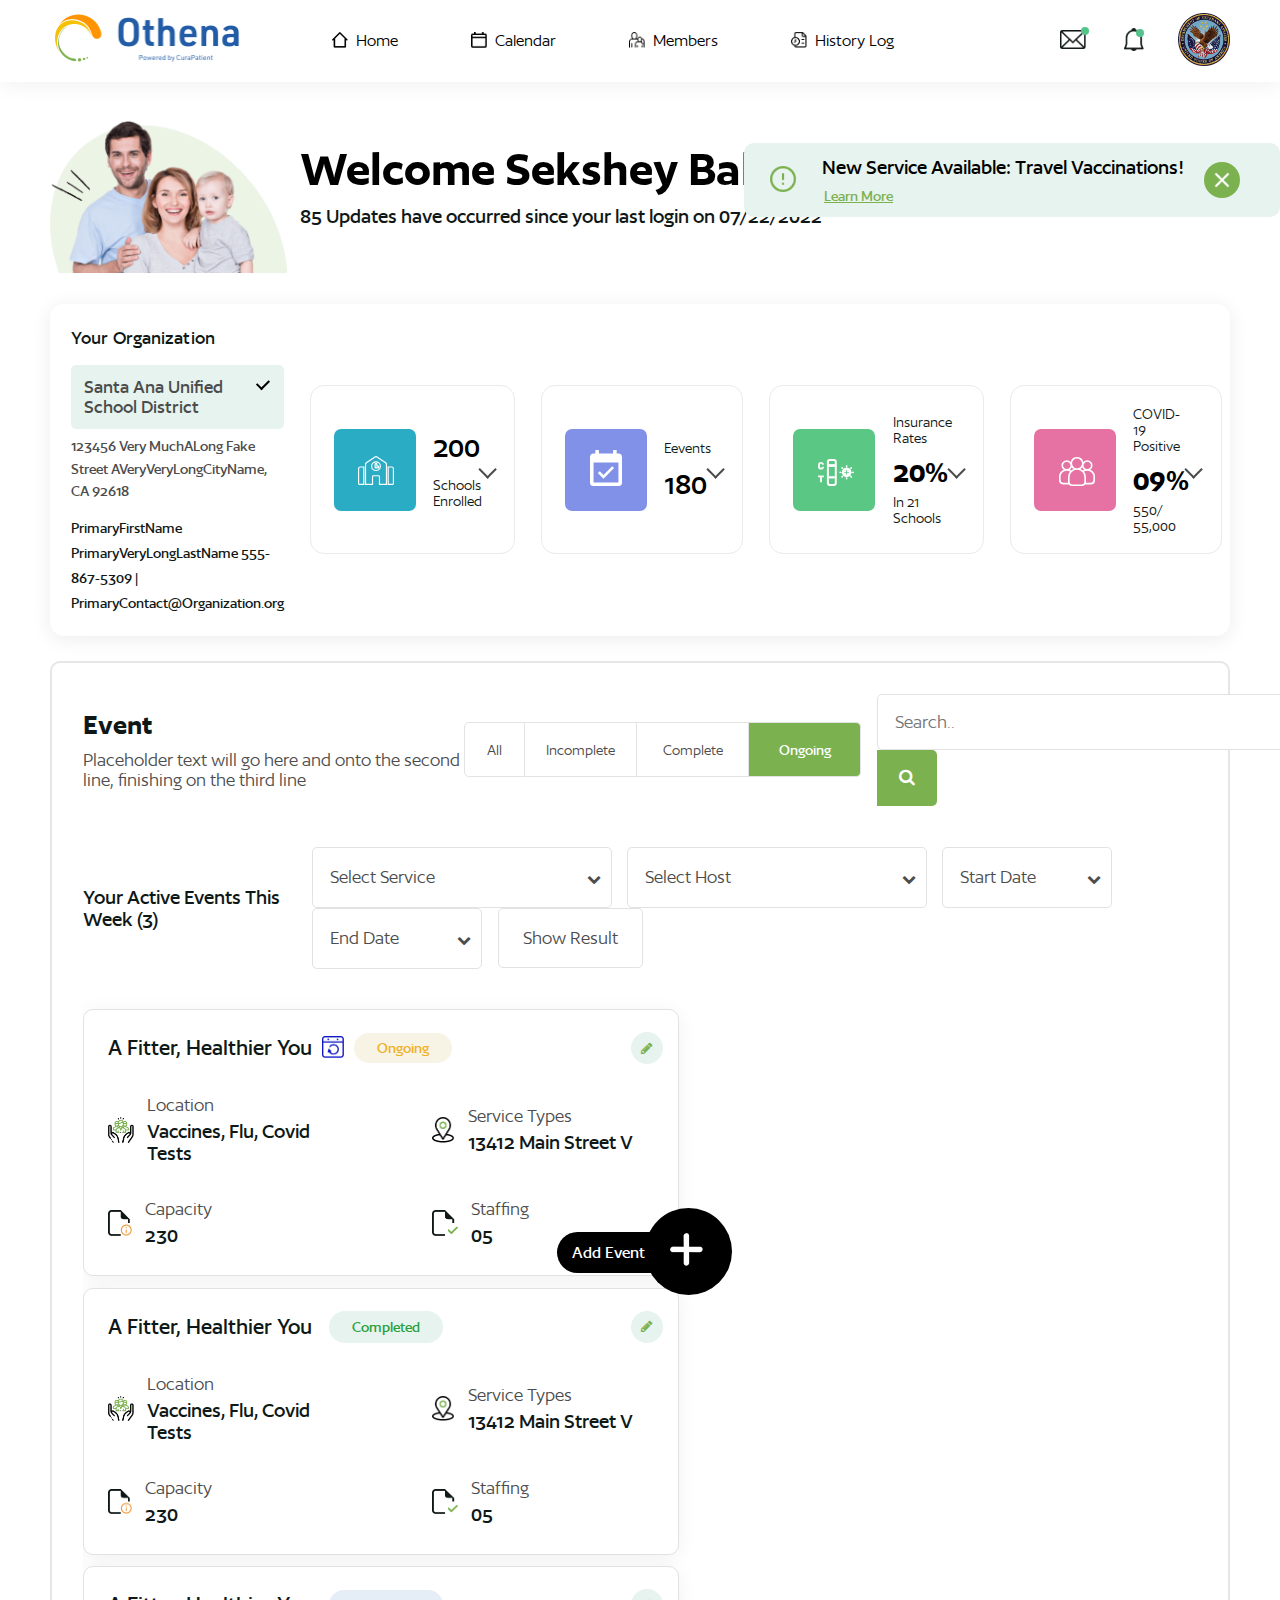
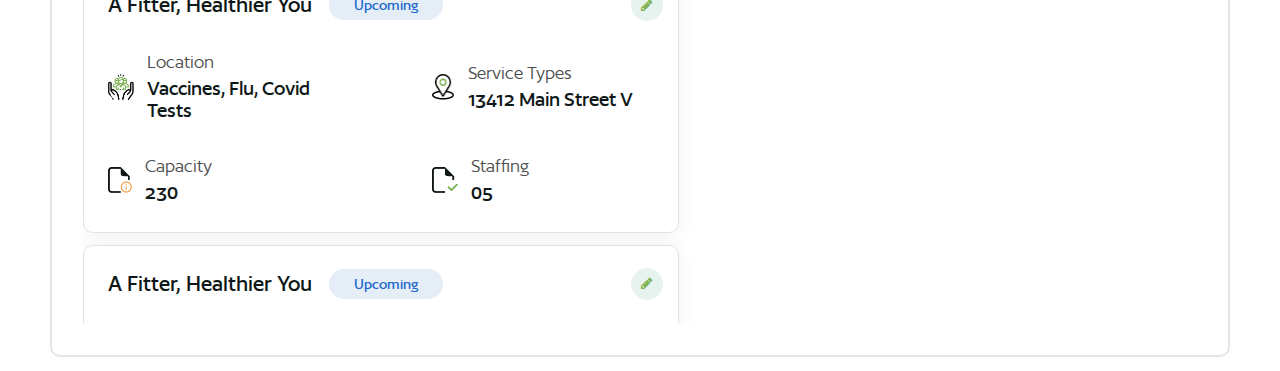
==== commit df31aa50: "done" ====
--- a/event.html
+++ b/event.html
@@ -142,10 +142,14 @@
                         <button class="status-btn" type="button">Complete</button>
                         <button class="status-btn active" type="button">Ongoing</button>
                     </div>
-                    <form class="example" action="/action_page.php">
+                    <!-- <form class="example" action="/action_page.php">
                         <input type="text" placeholder="Search.." name="search">
                         <button type="submit"><i class="fa fa-search"></i></button>
-                    </form>
+                    </form> -->
+                    <form class="example" >
+                        <input type="text" placeholder="Search.." name="search">
+                        <button type="submit"><i class="fa fa-search"></i></button>
+                      </form>
                     <div class="list-main">
                         <button class="map " type="submit"><img src="./assets/images/Icon awesome-map-marker@2x.png"
                                 alt=""></button>
@@ -440,8 +444,6 @@
                 </div>
             </div>
         </div>
-        
-       
     </div>
     <div class="mapimg">
         <img src="https://developers.google.com/maps/images/landing/hero_maps_static_api.png" alt="" >
@@ -458,9 +460,13 @@
 
 
 
-
-
-
+ 
+ 
+<i class="fa-regular fa-pen-to-square"></i>
+
+<i class="fa-solid fa-pen-to-square"></i>
+<i class="fa-light fa-pen-to-square"></i>
+<i class="fa-thin fa-pen-to-square"></i>
             <!-- -------------- -->
 
         </div>
--- a/sass/main.css
+++ b/sass/main.css
@@ -108,7 +108,6 @@
 }
 
 .organization .bottom-content {
-  margin-bottom: 28px;
   display: flex;
   align-items: center;
   padding: 20px 20px 20px 21.2px;
@@ -305,6 +304,7 @@
   border: solid 2px #e6e6e6;
   background-color: #fff;
   margin-bottom: 30px;
+  margin-top: 28px;
 }
 .enrollment .enrollment-content .enrollment-tbl {
   border-collapse: collapse;
@@ -406,7 +406,7 @@
   cursor: pointer;
 }
 .enrollment .enrollment-content .enrollment-tbl td .edit-btn i.fa {
-  color: #28a03b;
+  color: #7cb150;
 }
 .enrollment .enrollment-content .enrollment-tbl th.col-20,
 .enrollment .enrollment-content .enrollment-tbl td.col-20 {
@@ -509,20 +509,20 @@
   font-weight: 500;
 }
 .top-head .enrollment-status .enrollment-status-btns .status-btn:first-child {
-  border-radius: 10px 0 0px 10px;
-  -o-border-radius: 10px 0 0px 10px;
-  -ms-border-radius: 10px 0 0px 10px;
-  -moz-border-radius: 10px 0 0px 10px;
-  -webkit-border-radius: 10px 0 0px 10px;
+  border-radius: 5px 0 0px 5px;
+  -o-border-radius: 5px 0 0px 5px;
+  -ms-border-radius: 5px 0 0px 5px;
+  -moz-border-radius: 5px 0 0px 5px;
+  -webkit-border-radius: 5px 0 0px 5px;
   width: 61px;
   border-left: solid 1px #e3e3e3;
 }
 .top-head .enrollment-status .enrollment-status-btns .status-btn:last-child {
-  border-radius: 0px 10px 10px 0px;
-  -o-border-radius: 0px 10px 10px 0px;
-  -ms-border-radius: 0px 10px 10px 0px;
-  -moz-border-radius: 0px 10px 10px 0px;
-  -webkit-border-radius: 0px 10px 10px 0px;
+  border-radius: 0px 5px 5px 0px;
+  -o-border-radius: 0px 5px 5px 0px;
+  -ms-border-radius: 0px 5px 5px 0px;
+  -moz-border-radius: 0px 5px 5px 0px;
+  -webkit-border-radius: 0px 5px 5px 0px;
 }
 .top-head .enrollment-status form.example input[type=text] {
   font-family: "author";
@@ -984,6 +984,10 @@
   font-weight: 700;
 }
 
+.bottom-content {
+  margin-top: 28px;
+}
+
 .event .event-content {
   border-radius: 10px;
   border: solid 2px #e6e6e6;
@@ -1007,6 +1011,12 @@
   text-align: left;
   color: #4c4c4c;
   padding-top: 10px;
+}
+.event .event-content form.example button {
+  margin-right: 16.3px;
+}
+.event .event-content .list-main {
+  margin-right: 15px;
 }
 .event .event-content .map {
   border-right: 0;
@@ -1079,7 +1089,7 @@
   background: rgb(199, 196, 196);
 }
 .event .event-content .cardHeader .Fitter-card .card {
-  padding: 21px 24px 25px;
+  padding: 22px 15px 25px 24px;
   border-radius: 10px;
   box-shadow: 0 3px 20px 0 rgba(0, 0, 0, 0.06);
   border: solid 1px #e2e2e4;
@@ -1111,6 +1121,7 @@
   border: none;
   margin: 0 0px 0 10px;
   padding: 0;
+  cursor: pointer;
 }
 .event .event-content .cardHeader .Fitter-card .card .card-heading .left .blue-calender img {
   width: 21.9px;
@@ -1177,7 +1188,7 @@
   cursor: pointer;
 }
 .event .event-content .cardHeader .Fitter-card .card .card-heading .edit-btn i.fa {
-  color: #28a03b;
+  color: #7cb150;
 }
 .event .event-content .cardHeader .Fitter-card .card .vaccination-content {
   height: auto;
@@ -1188,12 +1199,12 @@
 }
 .event .event-content .cardHeader .Fitter-card .card .vaccination-content .Vaccination .inner-details {
   display: flex;
-  padding-top: 30px;
+  padding: 31px 0 4px 0;
   align-items: center;
   width: 50%;
 }
 .event .event-content .cardHeader .Fitter-card .card .vaccination-content .Vaccination .inner-details.right {
-  margin-left: 50px;
+  margin-left: 17%;
 }
 .event .event-content .cardHeader .Fitter-card .card .vaccination-content .Vaccination .inner-details img {
   width: auto;
